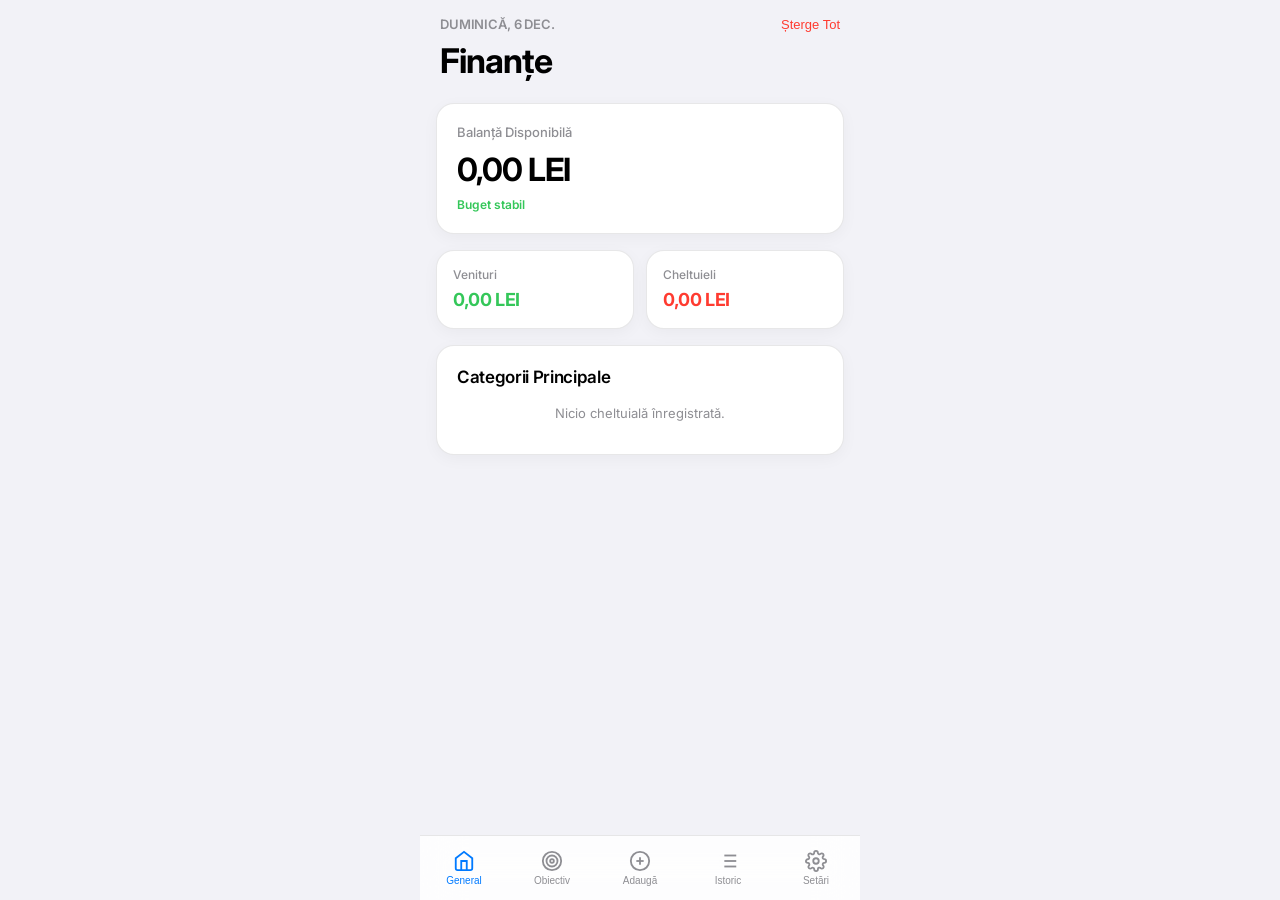
==== index.html @ ebe31fea "Add files via upload" ====
<!DOCTYPE html>
<html lang="ro">
<head>
  <meta charset="UTF-8">
  <meta name="viewport" content="width=device-width, initial-scale=1.0, maximum-scale=1.0, user-scalable=no, viewport-fit=cover">
  <title>Finance</title>
  
  <link rel="manifest" href="manifest.json">
  <link rel="apple-touch-icon" href="data:image/svg+xml;utf8,<svg xmlns='http://www.w3.org/2000/svg' viewBox='0 0 512 512'><rect width='512' height='512' rx='115' fill='%23007AFF'/><path d='M368 180H144c-17.7 0-32 14.3-32 32v192c0 17.7 14.3 32 32 32h224c17.7 0 32-14.3 32-32V212c0-17.7-14.3-32-32-32zm-112 144c-22.1 0-40-17.9-40-40s17.9-40 40-40 40 17.9 40 40-17.9 40-40 40z' fill='%23ffffff'/><path d='M256 108c-28 0-52 18-60 44h120c-8-26-32-44-60-44z' fill='%23ffffff'/></svg>">
  <meta name="apple-mobile-web-app-capable" content="yes">
  <meta name="apple-mobile-web-app-status-bar-style" content="default">
  
  <link rel="stylesheet" href="style.css">
</head>
<body>

  <!-- Modal Pop-Up Actualizare iOS -->
  <div id="update-modal" style="display: none; position: fixed; top: 0; left: 0; right: 0; bottom: 0; background: rgba(0,0,0,0.4); backdrop-filter: blur(8px); -webkit-backdrop-filter: blur(8px); z-index: 9999; align-items: center; justify-content: center; padding: 20px;">
    <div style="background: var(--ios-surface, #fff); border-radius: 14px; max-width: 300px; width: 100%; text-align: center; overflow: hidden; box-shadow: 0 10px 25px rgba(0,0,0,0.2);">
      <div style="padding: 20px 16px;">
        <h3 style="margin: 0 0 8px 0; font-size: 17px; font-weight: 600;">Actualizare Disponibilă</h3>
        <p style="margin: 0; font-size: 13px; color: var(--ios-text-muted, #8e8e93);">O nouă versiune a aplicației este gata de instalare.</p>
      </div>
      <div style="display: flex; border-top: 0.5px solid var(--ios-border, rgba(60,60,67,0.12));">
        <button id="btn-update-app" style="width: 100%; padding: 12px; border: none; background: transparent; color: var(--ios-blue, #007aff); font-weight: 600; font-size: 17px; cursor: pointer;">Actualizează</button>
      </div>
    </div>
  </div>

  <div class="app-container">
    
    <!-- Header iOS -->
    <header class="ios-header">
      <div class="header-top">
        <span class="date-badge" id="current-date">Astăzi</span>
        <button class="btn-clear" id="btn-reset" title="Resetează Datele">Șterge Tot</button>
      </div>
      <h1>Finanțe</h1>
    </header>

    <!-- SECȚIUNEA 1: DASHBOARD / GENERAL -->
    <section id="sec-dashboard" class="tab-content active">
      <!-- Balance Card -->
      <div class="ios-card balance-card" id="balance-card">
        <span class="card-subtitle">Balanță Disponibilă</span>
        <div class="balance-value" id="balance">0,00 LEI</div>
        <div class="balance-status" id="balance-status">Buget stabil</div>
      </div>

      <!-- Quick Metrics Grid -->
      <div class="metrics-grid">
        <div class="ios-card metric-card">
          <span class="metric-label">Venituri</span>
          <div class="metric-value color-income" id="total-income">0,00 LEI</div>
        </div>
        <div class="ios-card metric-card">
          <span class="metric-label">Cheltuieli</span>
          <div class="metric-value color-expense" id="total-expenses">0,00 LEI</div>
        </div>
      </div>

      <!-- Sumar Categorie Top -->
      <div class="ios-card">
        <h3 class="card-title">Categorii Principale</h3>
        <div class="category-breakdown" id="category-breakdown">
          <p class="empty-text">Nu există date suficiente.</p>
        </div>
      </div>
    </section>

    <!-- SECȚIUNEA 2: OBIECTIV ECONOMISIRE -->
    <section id="sec-goals" class="tab-content">
      <div class="ios-card">
        <div class="card-header-flex">
          <h2 class="card-title">Obiectiv Economisire</h2>
          <button id="btn-edit-goal" class="btn-clear">Setează</button>
        </div>
        
        <div id="goal-display">
          <div style="display: flex; justify-content: space-between; align-items: baseline; margin-bottom: 8px;">
            <span id="goal-title-text" style="font-weight: 600; font-size: 17px;">Vacanță</span>
            <span id="goal-progress-text" style="font-size: 13px; color: var(--ios-text-muted); font-weight: 600;">0 / 0 LEI</span>
          </div>
          
          <div class="goal-progress-bar">
            <div id="goal-progress-fill" class="goal-progress-fill" style="width: 0%;"></div>
          </div>

          <div class="form-item" style="margin-top: 20px;">
            <label>Gestionează fondul obiectivului</label>
            <input type="number" id="goal-add-amount" placeholder="Suma (ex: 100)" style="margin-bottom: 8px;">
            <div style="display: flex; gap: 8px;">
              <button id="btn-add-to-goal" class="ios-btn-primary" style="margin: 0; flex: 1;">+ Depune</button>
              <button id="btn-sub-from-goal" class="ios-btn-secondary" style="margin: 0; flex: 1;">- Scade</button>
            </div>
          </div>
        </div>

        <!-- Formular ascuns pentru editare Obiectiv -->
        <form id="goal-form" style="display: none; margin-top: 10px;">
          <div class="form-item">
            <label>Nume Obiectiv</label>
            <input type="text" id="goal-name-input" placeholder="ex: Fond urgență, Laptop..." required>
          </div>
          <div class="form-item">
            <label>Suma Țintă (LEI)</label>
            <input type="number" id="goal-target-input" placeholder="ex: 3000" min="1" required>
          </div>
          <div style="display: flex; gap: 8px;">
            <button type="submit" class="ios-btn-primary" style="margin: 0;">Salvează</button>
            <button type="button" id="btn-cancel-goal" class="picker-btn" style="padding: 12px;">Anulează</button>
          </div>
        </form>
      </div>
    </section>

    <!-- SECȚIUNEA 3: ADAUGĂ TRANZACȚIE -->
    <section id="sec-add" class="tab-content">
      <div class="ios-card">
        <h3 class="card-title">Tranzacție Nouă</h3>
        
        <!-- Toggle Tip -->
        <div class="type-picker">
          <button type="button" class="picker-btn active" id="pick-expense">Cheltuială</button>
          <button type="button" class="picker-btn" id="pick-income">Venit</button>
        </div>

        <form id="transaction-form">
          <input type="hidden" id="tx-type" value="expense">

          <div class="form-item">
            <label for="tx-description">Titlu</label>
            <input type="text" id="tx-description" placeholder="ex: Cumpărături, Chirie, Salariu" required autocomplete="off">
          </div>

          <div class="form-row">
            <div class="form-item">
              <label for="tx-amount">Sumă (LEI)</label>
              <input type="number" id="tx-amount" step="0.01" placeholder="0.00" required>
            </div>

            <div class="form-item">
              <label for="tx-category">Categorie</label>
              <select id="tx-category">
                <option value="Locuință & Utilități">Locuință & Utilități</option>
                <option value="Mâncare & Cumpărături">Mâncare & Cumpărături</option>
                <option value="Transport">Transport</option>
                <option value="Abonamente & Servicii">Abonamente & Servicii</option>
                <option value="Timp Liber & Ieșiri">Timp Liber & Ieșiri</option>
                <option value="Venituri & Salariu">Venituri & Salariu</option>
                <option value="Economii & Investiții">Economii & Investiții</option>
              </select>
            </div>
          </div>

          <button type="submit" class="ios-btn-primary">Salvează</button>
        </form>
      </div>
    </section>

    <!-- SECȚIUNEA 4: ISTORIC -->
    <section id="sec-history" class="tab-content">
      <div class="ios-card">
        <div class="card-header-flex">
          <h3 class="card-title">Toate Tranzacțiile</h3>
          <select id="filter-category" class="small-select">
            <option value="all">Toate Categoriile</option>
            <option value="Locuință & Utilități">Locuință & Utilități</option>
            <option value="Mâncare & Cumpărături">Mâncare & Cumpărături</option>
            <option value="Transport">Transport</option>
            <option value="Abonamente & Servicii">Abonamente & Servicii</option>
            <option value="Timp Liber & Ieșiri">Timp Liber & Ieșiri</option>
            <option value="Venituri & Salariu">Venituri & Salariu</option>
            <option value="Economii & Investiții">Economii & Investiții</option>
          </select>
        </div>
        <ul class="ios-list" id="transaction-list"></ul>
      </div>
    </section>

    <!-- SECȚIUNEA 5: SETĂRI -->
    <section id="sec-settings" class="tab-content">
      <div class="ios-card">
        <h3 class="card-title">Aaspect Vizual</h3>
        <div class="form-item">
          <label>Alege Tema</label>
          <div class="theme-picker">
            <button type="button" class="theme-btn" data-theme-val="light">Light</button>
            <button type="button" class="theme-btn" data-theme-val="dark">Dark</button>
            <button type="button" class="theme-btn" data-theme-val="auto">Automat</button>
          </div>
        </div>
      </div>
    </section>

  </div>

  <!-- Bottom Navigation Bar (Stil iOS) -->
  <nav class="ios-bottom-nav">
    <button class="nav-btn active" data-target="sec-dashboard">
      <svg width="22" height="22" viewBox="0 0 24 24" fill="none" stroke="currentColor" stroke-width="2"><path d="M3 9l9-7 9 7v11a2 2 0 0 1-2 2H5a2 2 0 0 1-2-2z"></path><polyline points="9 22 9 12 15 12 15 22"></polyline></svg>
      <span>General</span>
    </button>
    <button class="nav-btn" data-target="sec-goals">
      <svg width="22" height="22" viewBox="0 0 24 24" fill="none" stroke="currentColor" stroke-width="2"><circle cx="12" cy="12" r="10"></circle><circle cx="12" cy="12" r="6"></circle><circle cx="12" cy="12" r="2"></circle></svg>
      <span>Obiectiv</span>
    </button>
    <button class="nav-btn" data-target="sec-add">
      <svg width="22" height="22" viewBox="0 0 24 24" fill="none" stroke="currentColor" stroke-width="2"><circle cx="12" cy="12" r="10"></circle><line x1="12" y1="8" x2="12" y2="16"></line><line x1="8" y1="12" x2="16" y2="12"></line></svg>
      <span>Adaugă</span>
    </button>
    <button class="nav-btn" data-target="sec-history">
      <svg width="22" height="22" viewBox="0 0 24 24" fill="none" stroke="currentColor" stroke-width="2"><line x1="8" y1="6" x2="21" y2="6"></line><line x1="8" y1="12" x2="21" y2="12"></line><line x1="8" y1="18" x2="21" y2="18"></line><line x1="3" y1="6" x2="3.01" y2="6"></line><line x1="3" y1="12" x2="3.01" y2="12"></line><line x1="3" y1="18" x2="3.01" y2="18"></line></svg>
      <span>Istoric</span>
    </button>
    <button class="nav-btn" data-target="sec-settings">
      <svg width="22" height="22" viewBox="0 0 24 24" fill="none" stroke="currentColor" stroke-width="2"><circle cx="12" cy="12" r="3"></circle><path d="M19.4 15a1.65 1.65 0 0 0 .33 1.82l.06.06a2 2 0 0 1 0 2.83 2 2 0 0 1-2.83 0l-.06-.06a1.65 1.65 0 0 0-1.82-.33 1.65 1.65 0 0 0-1 1.51V21a2 2 0 0 1-2 2 2 2 0 0 1-2-2v-.09A1.65 1.65 0 0 0 9 19.4a1.65 1.65 0 0 0-1.82.33l-.06.06a2 2 0 0 1-2.83 0 2 2 0 0 1 0-2.83l.06-.06a1.65 1.65 0 0 0 .33-1.82 1.65 1.65 0 0 0-1.51-1H3a2 2 0 0 1-2-2 2 2 0 0 1 2-2h.09A1.65 1.65 0 0 0 4.6 9a1.65 1.65 0 0 0-.33-1.82l-.06-.06a2 2 0 0 1 0-2.83 2 2 0 0 1 2.83 0l.06.06a1.65 1.65 0 0 0 1.82.33H9a1.65 1.65 0 0 0 1-1.51V3a2 2 0 0 1 2-2 2 2 0 0 1 2 2v.09a1.65 1.65 0 0 0 1 1.51 1.65 1.65 0 0 0 1.82-.33l.06-.06a2 2 0 0 1 2.83 0 2 2 0 0 1 0 2.83l-.06.06a1.65 1.65 0 0 0-.33 1.82V9a1.65 1.65 0 0 0 1.51 1H21a2 2 0 0 1 2 2 2 2 0 0 1-2 2h-.09a1.65 1.65 0 0 0-1.51 1z"></path></svg>
      <span>Setări</span>
    </button>
  </nav>

  <script src="app.js"></script>
</body>
</html>
---- style.css ----
@import url('https://fonts.googleapis.com/css2?family=SF+Pro+Display:wght@400;500;600;700&family=Inter:wght@400;500;600;700&display=swap');

:root {
  /* Sistem Culori Apple Light Mode (Default) */
  --ios-bg: #F2F2F7;
  --ios-surface: #FFFFFF;
  --ios-border: rgba(60, 60, 67, 0.12);
  --ios-subtle-bg: #EFEFF4;
  --ios-nav-bg: rgba(255, 255, 255, 0.85);
  
  --ios-text-main: #000000;
  --ios-text-muted: #8E8E93;
  
  --ios-blue: #007AFF;
  --ios-blue-active: #0056B3;
  --ios-green: #34C759;
  --ios-red: #FF3B30;
  --ios-red-soft: #FFEBEE;

  --radius-card: 18px;
  --radius-btn: 12px;
  --radius-input: 10px;
  
  --shadow-ios: 0 4px 16px rgba(0, 0, 0, 0.04);
}

/* Paletă Culori Apple Dark Mode */
html[data-theme="dark"] {
  --ios-bg: #000000;
  --ios-surface: #1C1C1E;
  --ios-border: rgba(84, 84, 88, 0.65);
  --ios-subtle-bg: #2C2C2E;
  --ios-nav-bg: rgba(28, 28, 30, 0.85);
  
  --ios-text-main: #FFFFFF;
  --ios-text-muted: #8E8E93;
  
  --ios-blue: #0A84FF;
  --ios-blue-active: #0056B3;
  --ios-green: #30D158;
  --ios-red: #FF453A;
  --ios-red-soft: rgba(255, 69, 58, 0.15);

  --shadow-ios: 0 4px 16px rgba(0, 0, 0, 0.25);
}

*, *::before, *::after {
  box-sizing: border-box;
  -webkit-tap-highlight-color: transparent;
}

body {
  font-family: -apple-system, BlinkMacSystemFont, "SF Pro Text", "SF Pro Display", "Inter", sans-serif;
  background-color: var(--ios-bg);
  color: var(--ios-text-main);
  margin: 0;
  padding: 0;
  line-height: 1.35;
  -webkit-font-smoothing: antialiased;
  user-select: none;
  transition: background-color 0.3s ease, color 0.3s ease;
}

.app-container {
  max-width: 440px;
  margin: 0 auto;
  padding: 16px 16px 90px 16px;
}

/* Header iOS */
.ios-header {
  margin-bottom: 20px;
  padding: 0 4px;
}

.header-top {
  display: flex;
  justify-content: space-between;
  align-items: center;
  margin-bottom: 4px;
}

.date-badge {
  font-size: 13px;
  font-weight: 600;
  color: var(--ios-text-muted);
  text-transform: uppercase;
  letter-spacing: -0.01em;
}

.btn-clear {
  background: none;
  border: none;
  color: var(--ios-red);
  font-size: 13px;
  font-weight: 500;
  cursor: pointer;
  padding: 0;
}

.ios-header h1 {
  font-size: 34px;
  font-weight: 700;
  letter-spacing: -0.03em;
  margin: 0;
}

/* Bottom Navigation Bar Stil Apple */
.ios-bottom-nav {
  position: fixed;
  bottom: 0;
  left: 0;
  right: 0;
  height: clamp(65px, calc(50px + env(safe-area-inset-bottom)), 85px);
  background: var(--ios-nav-bg);
  backdrop-filter: blur(20px);
  -webkit-backdrop-filter: blur(20px);
  border-top: 0.5px solid var(--ios-border);
  display: flex;
  justify-content: space-around;
  align-items: flex-start;
  max-width: 440px;
  margin: 0 auto;
  z-index: 1000;
  padding-top: 8px;
  padding-bottom: max(10px, env(safe-area-inset-bottom));
  transition: background-color 0.3s ease;
}

.nav-btn {
  background: none;
  border: none;
  display: flex;
  flex-direction: column;
  align-items: center;
  gap: 3px;
  color: var(--ios-text-muted);
  cursor: pointer;
  padding: 6px;
  flex: 1;
  transition: color 0.15s ease;
}

.nav-btn span {
  font-size: 10px;
  font-weight: 500;
}

.nav-btn.active {
  color: var(--ios-blue);
}

/* Control afișare Tab-uri */
.tab-content {
  display: none;
}

.tab-content.active {
  display: block;
}

/* Carduri iOS */
.ios-card {
  background: var(--ios-surface);
  border-radius: var(--radius-card);
  padding: 20px;
  box-shadow: var(--shadow-ios);
  margin-bottom: 16px;
  border: 1px solid var(--ios-border);
  transition: background-color 0.3s ease, border-color 0.3s ease;
}

.card-title {
  font-size: 17px;
  font-weight: 600;
  letter-spacing: -0.02em;
  margin: 0 0 16px 0;
}

.card-header-flex {
  display: flex;
  justify-content: space-between;
  align-items: center;
  margin-bottom: 16px;
}

.card-header-flex .card-title {
  margin: 0;
}

/* Balance Card */
.balance-card {
  background: var(--ios-surface);
  transition: background-color 0.3s, color 0.3s;
}

.balance-card.negative {
  background: var(--ios-red-soft);
  border: 1px solid rgba(255, 59, 48, 0.2);
}

.card-subtitle {
  font-size: 13px;
  font-weight: 500;
  color: var(--ios-text-muted);
  display: block;
  margin-bottom: 6px;
}

.balance-value {
  font-size: 32px;
  font-weight: 700;
  letter-spacing: -0.03em;
}

.balance-status {
  font-size: 12px;
  font-weight: 600;
  color: var(--ios-green);
  margin-top: 6px;
}

.balance-card.negative .balance-status {
  color: var(--ios-red);
}

/* Metrics Grid */
.metrics-grid {
  display: grid;
  grid-template-columns: 1fr 1fr;
  gap: 12px;
}

.metric-card {
  padding: 16px;
}

.metric-label {
  font-size: 12px;
  font-weight: 500;
  color: var(--ios-text-muted);
  display: block;
  margin-bottom: 4px;
}

.metric-value {
  font-size: 18px;
  font-weight: 700;
  letter-spacing: -0.02em;
}

.color-income { color: var(--ios-green); }
.color-expense { color: var(--ios-red); }

/* Formular & Input-uri iOS */
.type-picker, .theme-picker {
  display: grid;
  grid-template-columns: 1fr 1fr;
  background: var(--ios-subtle-bg);
  padding: 3px;
  border-radius: 9px;
  margin-bottom: 20px;
}

.theme-picker {
  grid-template-columns: 1fr 1fr 1fr;
  margin-bottom: 0;
}

.picker-btn, .theme-btn {
  border: none;
  background: transparent;
  padding: 9px 0;
  font-size: 13px;
  font-weight: 600;
  font-family: inherit;
  border-radius: 7px;
  cursor: pointer;
  color: var(--ios-text-main);
  transition: all 0.2s ease;
}

.picker-btn.active, .theme-btn.active {
  background: var(--ios-surface);
  box-shadow: 0 2px 6px rgba(0, 0, 0, 0.1);
}

.form-item {
  margin-bottom: 16px;
}

.form-row {
  display: grid;
  grid-template-columns: 1fr 1fr;
  gap: 12px;
}

label {
  display: block;
  font-size: 12px;
  font-weight: 500;
  color: var(--ios-text-muted);
  margin-bottom: 6px;
  margin-left: 2px;
}

input, select {
  width: 100%;
  padding: 12px 14px;
  font-size: 16px;
  font-family: inherit;
  background: var(--ios-subtle-bg);
  border: 1px solid transparent;
  border-radius: var(--radius-input);
  color: var(--ios-text-main);
  outline: none;
  appearance: none;
  transition: background-color 0.2s, border-color 0.2s;
}

input:focus, select:focus {
  background: var(--ios-surface);
  border-color: var(--ios-blue);
}

.small-select {
  width: auto;
  padding: 6px 10px;
  font-size: 12px;
  font-weight: 500;
}

.ios-btn-primary {
  width: 100%;
  background: var(--ios-blue);
  color: #FFFFFF;
  border: none;
  padding: 14px;
  font-size: 16px;
  font-weight: 600;
  font-family: inherit;
  border-radius: var(--radius-btn);
  cursor: pointer;
  margin-top: 8px;
  transition: background-color 0.15s ease;
}

.ios-btn-primary:active {
  background: var(--ios-blue-active);
}

.ios-btn-secondary {
  width: 100%;
  background: var(--ios-subtle-bg);
  color: var(--ios-red);
  border: none;
  padding: 14px;
  font-size: 16px;
  font-weight: 600;
  font-family: inherit;
  border-radius: var(--radius-btn);
  cursor: pointer;
  margin-top: 8px;
  transition: background-color 0.15s ease;
}

.ios-btn-secondary:active {
  background: var(--ios-red-soft);
}

/* Lista Istoric Stil Grouped Table */
.ios-list {
  list-style: none;
  padding: 0;
  margin: 0;
}

.ios-list-item {
  display: flex;
  justify-content: space-between;
  align-items: center;
  padding: 12px 0;
  border-bottom: 0.5px solid var(--ios-border);
}

.ios-list-item:last-child {
  border-bottom: none;
}

.item-left {
  display: flex;
  flex-direction: column;
}

.item-title {
  font-size: 15px;
  font-weight: 600;
}

.item-category {
  font-size: 12px;
  color: var(--ios-text-muted);
  margin-top: 2px;
}

.item-right {
  display: flex;
  align-items: center;
  gap: 12px;
}

.item-amount {
  font-size: 15px;
  font-weight: 600;
}

.btn-delete-item {
  background: none;
  border: none;
  color: var(--ios-text-muted);
  font-size: 18px;
  cursor: pointer;
  padding: 2px 6px;
  opacity: 0.6;
}

.btn-delete-item:hover {
  opacity: 1;
  color: var(--ios-red);
}

/* Breakdown Categorii */
.category-row {
  display: flex;
  justify-content: space-between;
  align-items: center;
  padding: 8px 0;
  font-size: 13px;
  border-bottom: 0.5px solid var(--ios-border);
}

.category-row:last-child {
  border-bottom: none;
}

.cat-name {
  color: var(--ios-text-main);
  font-weight: 500;
}

.cat-val {
  font-weight: 600;
  color: var(--ios-text-muted);
}

.empty-text {
  font-size: 13px;
  color: var(--ios-text-muted);
  text-align: center;
  margin: 12px 0;
}

/* Styling Obiectiv Economisire */
.goal-progress-bar {
  width: 100%;
  height: 10px;
  background-color: var(--ios-subtle-bg);
  border-radius: 5px;
  overflow: hidden;
}

.goal-progress-fill {
  height: 100%;
  background-color: var(--ios-blue);
  border-radius: 5px;
  transition: width 0.3s ease;
}
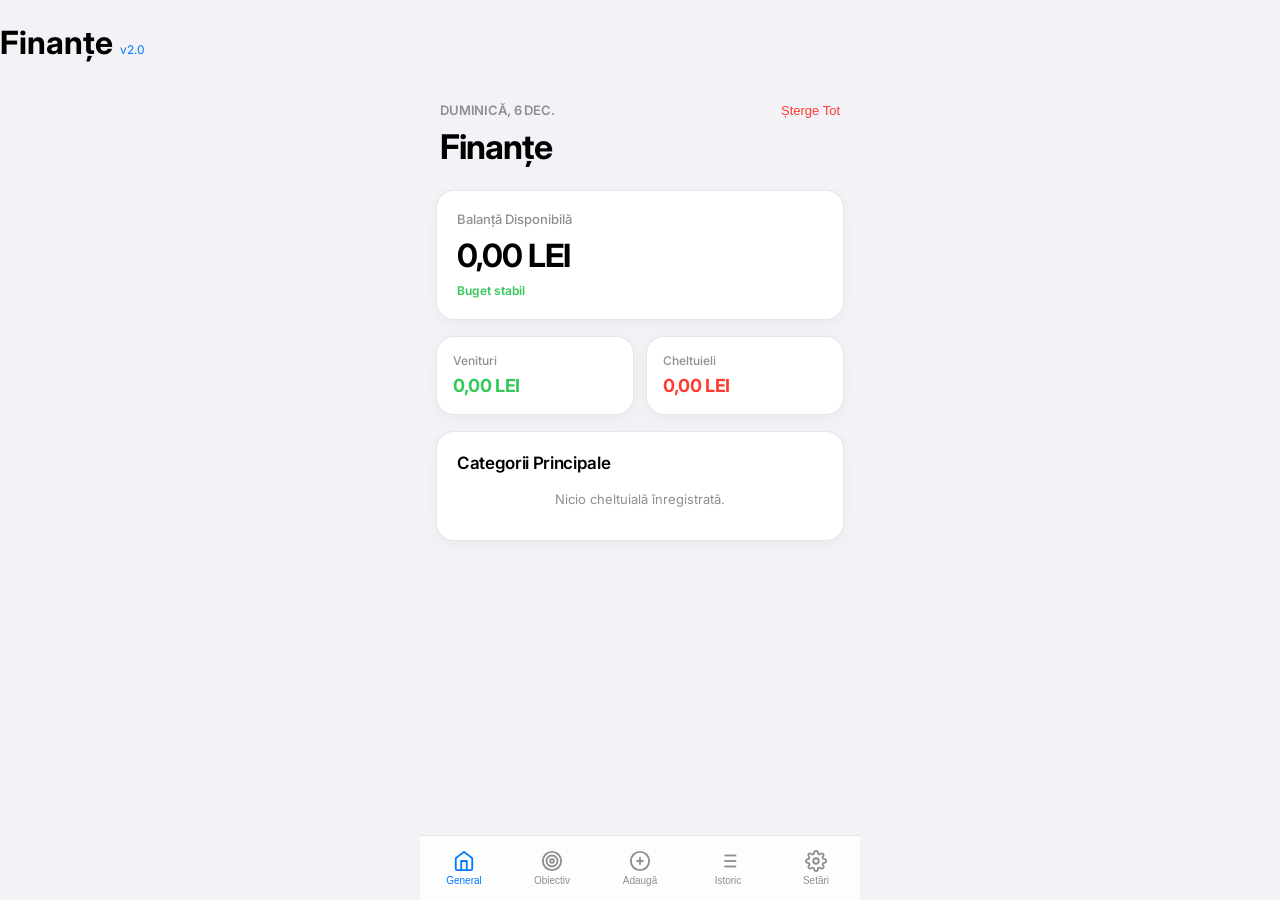
==== commit f933f091: "Add files via upload" ====
--- a/index.html
+++ b/index.html
@@ -4,6 +4,7 @@
   <meta charset="UTF-8">
   <meta name="viewport" content="width=device-width, initial-scale=1.0, maximum-scale=1.0, user-scalable=no, viewport-fit=cover">
   <title>Finance</title>
+  <h1>Finanțe <span style="font-size: 12px; color: var(--ios-blue); font-weight: normal;">v2.0</span></h1>
   
   <link rel="manifest" href="manifest.json">
   <link rel="apple-touch-icon" href="data:image/svg+xml;utf8,<svg xmlns='http://www.w3.org/2000/svg' viewBox='0 0 512 512'><rect width='512' height='512' rx='115' fill='%23007AFF'/><path d='M368 180H144c-17.7 0-32 14.3-32 32v192c0 17.7 14.3 32 32 32h224c17.7 0 32-14.3 32-32V212c0-17.7-14.3-32-32-32zm-112 144c-22.1 0-40-17.9-40-40s17.9-40 40-40 40 17.9 40 40-17.9 40-40 40z' fill='%23ffffff'/><path d='M256 108c-28 0-52 18-60 44h120c-8-26-32-44-60-44z' fill='%23ffffff'/></svg>">
@@ -221,4 +222,4 @@
 
   <script src="app.js"></script>
 </body>
-</html>+</html>
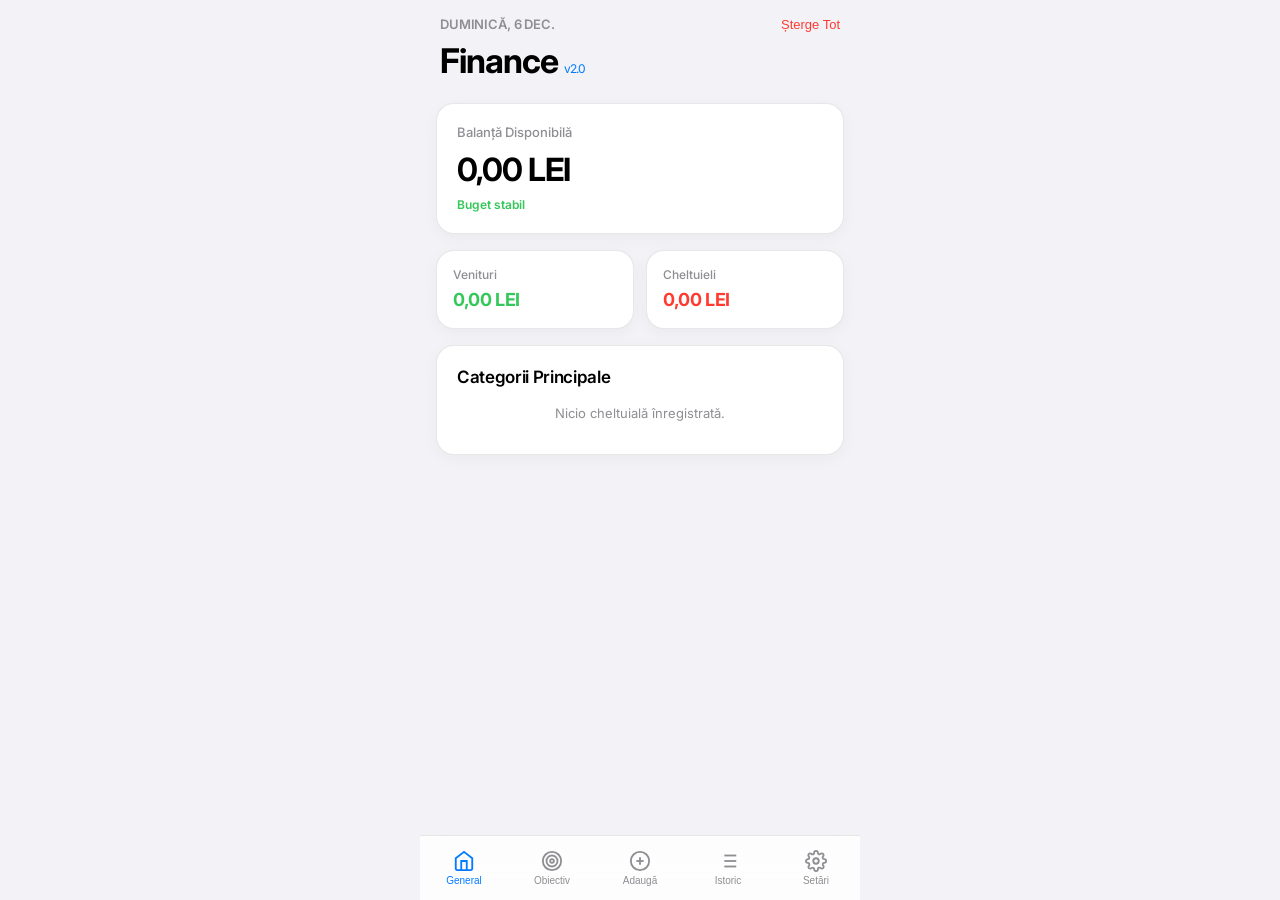
==== commit bcf30bf1: "Add files via upload" ====
--- a/index.html
+++ b/index.html
@@ -4,12 +4,17 @@
   <meta charset="UTF-8">
   <meta name="viewport" content="width=device-width, initial-scale=1.0, maximum-scale=1.0, user-scalable=no, viewport-fit=cover">
   <title>Finance</title>
-  <h1>Finanțe <span style="font-size: 12px; color: var(--ios-blue); font-weight: normal;">v2.0</span></h1>
-  
-  <link rel="manifest" href="manifest.json">
-  <link rel="apple-touch-icon" href="data:image/svg+xml;utf8,<svg xmlns='http://www.w3.org/2000/svg' viewBox='0 0 512 512'><rect width='512' height='512' rx='115' fill='%23007AFF'/><path d='M368 180H144c-17.7 0-32 14.3-32 32v192c0 17.7 14.3 32 32 32h224c17.7 0 32-14.3 32-32V212c0-17.7-14.3-32-32-32zm-112 144c-22.1 0-40-17.9-40-40s17.9-40 40-40 40 17.9 40 40-17.9 40-40 40z' fill='%23ffffff'/><path d='M256 108c-28 0-52 18-60 44h120c-8-26-32-44-60-44z' fill='%23ffffff'/></svg>">
+
+  <!-- Denumire aplicație salvată pe ecranul iOS -->
+  <meta name="apple-mobile-web-app-title" content="Finance">
   <meta name="apple-mobile-web-app-capable" content="yes">
   <meta name="apple-mobile-web-app-status-bar-style" content="default">
+
+  <link rel="manifest" href="manifest.json">
+  
+  <!-- Iconițe iOS & Favicon -->
+  <link rel="apple-touch-icon" href="icon.svg">
+  <link rel="icon" type="image/svg+xml" href="icon.svg">
   
   <link rel="stylesheet" href="style.css">
 </head>
@@ -36,19 +41,17 @@
         <span class="date-badge" id="current-date">Astăzi</span>
         <button class="btn-clear" id="btn-reset" title="Resetează Datele">Șterge Tot</button>
       </div>
-      <h1>Finanțe</h1>
+      <h1>Finance <span style="font-size: 12px; color: var(--ios-blue); font-weight: normal;">v2.0</span></h1>
     </header>
 
     <!-- SECȚIUNEA 1: DASHBOARD / GENERAL -->
     <section id="sec-dashboard" class="tab-content active">
-      <!-- Balance Card -->
       <div class="ios-card balance-card" id="balance-card">
         <span class="card-subtitle">Balanță Disponibilă</span>
         <div class="balance-value" id="balance">0,00 LEI</div>
         <div class="balance-status" id="balance-status">Buget stabil</div>
       </div>
 
-      <!-- Quick Metrics Grid -->
       <div class="metrics-grid">
         <div class="ios-card metric-card">
           <span class="metric-label">Venituri</span>
@@ -60,7 +63,6 @@
         </div>
       </div>
 
-      <!-- Sumar Categorie Top -->
       <div class="ios-card">
         <h3 class="card-title">Categorii Principale</h3>
         <div class="category-breakdown" id="category-breakdown">
@@ -97,7 +99,6 @@
           </div>
         </div>
 
-        <!-- Formular ascuns pentru editare Obiectiv -->
         <form id="goal-form" style="display: none; margin-top: 10px;">
           <div class="form-item">
             <label>Nume Obiectiv</label>
@@ -120,7 +121,6 @@
       <div class="ios-card">
         <h3 class="card-title">Tranzacție Nouă</h3>
         
-        <!-- Toggle Tip -->
         <div class="type-picker">
           <button type="button" class="picker-btn active" id="pick-expense">Cheltuială</button>
           <button type="button" class="picker-btn" id="pick-income">Venit</button>
@@ -182,7 +182,7 @@
     <!-- SECȚIUNEA 5: SETĂRI -->
     <section id="sec-settings" class="tab-content">
       <div class="ios-card">
-        <h3 class="card-title">Aaspect Vizual</h3>
+        <h3 class="card-title">Aspect Vizual</h3>
         <div class="form-item">
           <label>Alege Tema</label>
           <div class="theme-picker">
@@ -196,7 +196,7 @@
 
   </div>
 
-  <!-- Bottom Navigation Bar (Stil iOS) -->
+  <!-- Bottom Navigation Bar -->
   <nav class="ios-bottom-nav">
     <button class="nav-btn active" data-target="sec-dashboard">
       <svg width="22" height="22" viewBox="0 0 24 24" fill="none" stroke="currentColor" stroke-width="2"><path d="M3 9l9-7 9 7v11a2 2 0 0 1-2 2H5a2 2 0 0 1-2-2z"></path><polyline points="9 22 9 12 15 12 15 22"></polyline></svg>
@@ -222,4 +222,4 @@
 
   <script src="app.js"></script>
 </body>
-</html>
+</html>
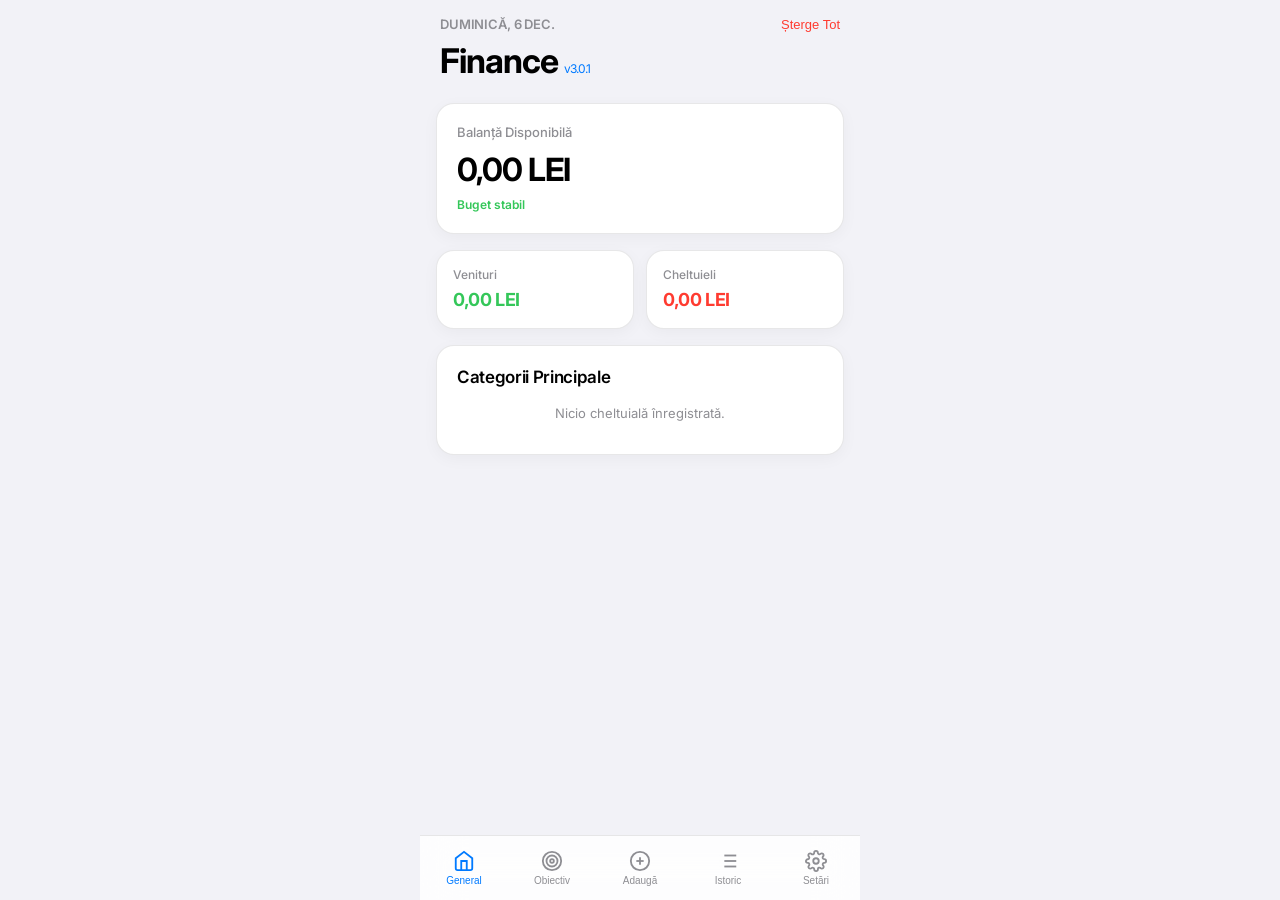
==== commit 4cf6446c: "Add files via upload" ====
--- a/index.html
+++ b/index.html
@@ -41,7 +41,7 @@
         <span class="date-badge" id="current-date">Astăzi</span>
         <button class="btn-clear" id="btn-reset" title="Resetează Datele">Șterge Tot</button>
       </div>
-      <h1>Finance <span style="font-size: 12px; color: var(--ios-blue); font-weight: normal;">v2.0</span></h1>
+      <h1>Finance <span style="font-size: 12px; color: var(--ios-blue); font-weight: normal;">v3.0.1</span></h1>
     </header>
 
     <!-- SECȚIUNEA 1: DASHBOARD / GENERAL -->
@@ -154,6 +154,11 @@
             </div>
           </div>
 
+          <div class="form-item">
+            <label for="tx-date">Data</label>
+            <input type="date" id="tx-date" required>
+          </div>
+
           <button type="submit" class="ios-btn-primary">Salvează</button>
         </form>
       </div>
--- a/style.css
+++ b/style.css
@@ -111,19 +111,18 @@
   bottom: 0;
   left: 0;
   right: 0;
-  height: clamp(65px, calc(50px + env(safe-area-inset-bottom)), 85px);
+  height: 65px;
   background: var(--ios-nav-bg);
   backdrop-filter: blur(20px);
   -webkit-backdrop-filter: blur(20px);
   border-top: 0.5px solid var(--ios-border);
   display: flex;
   justify-content: space-around;
-  align-items: flex-start;
+  align-items: center;
   max-width: 440px;
   margin: 0 auto;
   z-index: 1000;
-  padding-top: 8px;
-  padding-bottom: max(10px, env(safe-area-inset-bottom));
+  padding-bottom: env(safe-area-inset-bottom);
   transition: background-color 0.3s ease;
 }
 
@@ -403,6 +402,12 @@
   margin-top: 2px;
 }
 
+.item-date {
+  font-size: 11px;
+  color: var(--ios-text-muted);
+  margin-top: 2px;
+}
+
 .item-right {
   display: flex;
   align-items: center;
@@ -474,4 +479,4 @@
   background-color: var(--ios-blue);
   border-radius: 5px;
   transition: width 0.3s ease;
-}
+}
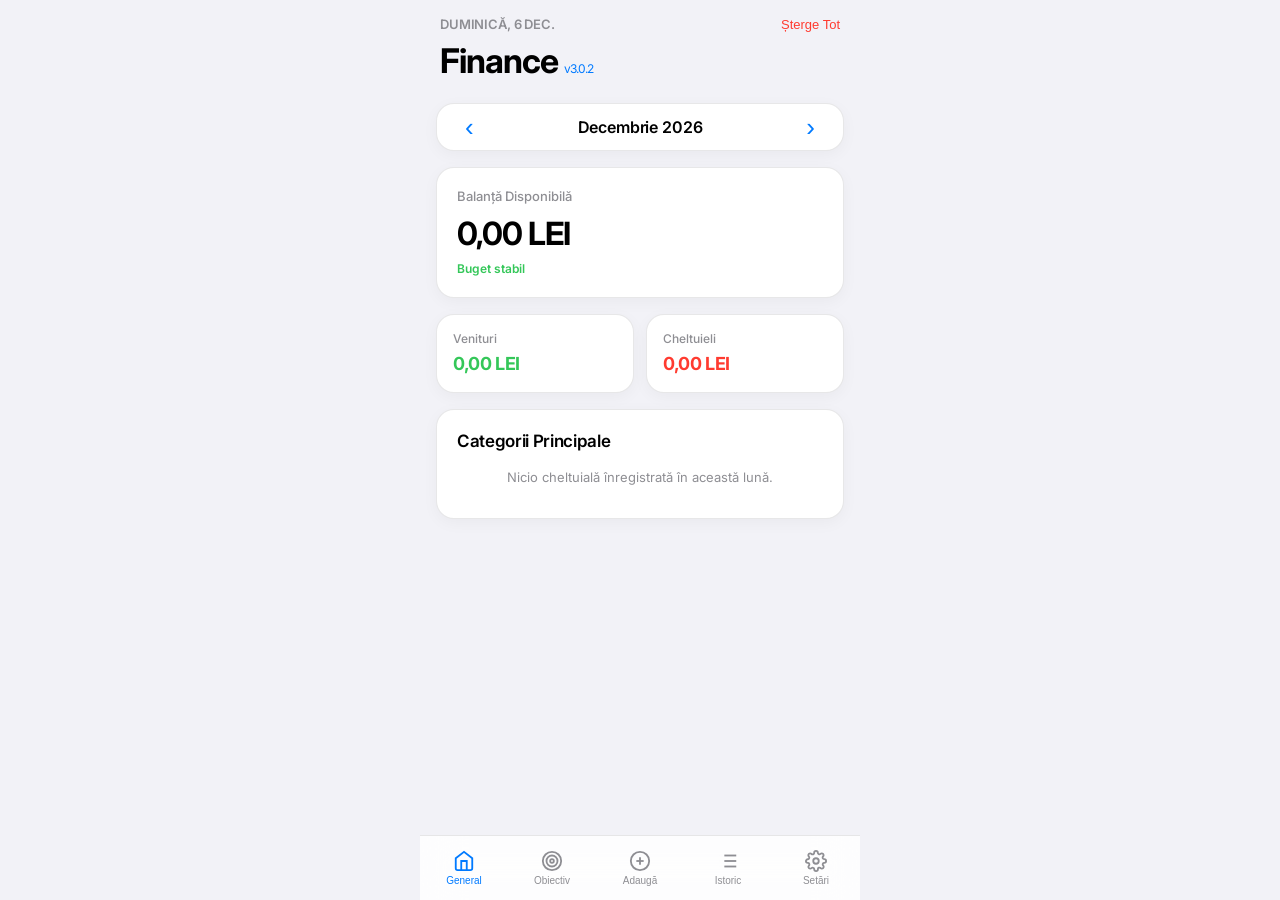
==== commit 69ca9de8: "Add files via upload" ====
--- a/index.html
+++ b/index.html
@@ -41,11 +41,21 @@
         <span class="date-badge" id="current-date">Astăzi</span>
         <button class="btn-clear" id="btn-reset" title="Resetează Datele">Șterge Tot</button>
       </div>
-      <h1>Finance <span style="font-size: 12px; color: var(--ios-blue); font-weight: normal;">v3.0.1</span></h1>
+      <h1>Finance <span style="font-size: 12px; color: var(--ios-blue); font-weight: normal;">v3.0.2</span></h1>
     </header>
 
     <!-- SECȚIUNEA 1: DASHBOARD / GENERAL -->
     <section id="sec-dashboard" class="tab-content active">
+      
+      <!-- Selector Lunar iOS -->
+      <div class="ios-card month-selector-card">
+        <div class="month-selector">
+          <button type="button" id="btn-prev-month" class="month-nav-btn" aria-label="Luna precedentă">&#x2039;</button>
+          <span id="current-month-display" class="month-display">--- ----</span>
+          <button type="button" id="btn-next-month" class="month-nav-btn" aria-label="Luna următoare">&#x203A;</button>
+        </div>
+      </div>
+
       <div class="ios-card balance-card" id="balance-card">
         <span class="card-subtitle">Balanță Disponibilă</span>
         <div class="balance-value" id="balance">0,00 LEI</div>
--- a/style.css
+++ b/style.css
@@ -169,6 +169,40 @@
   transition: background-color 0.3s ease, border-color 0.3s ease;
 }
 
+/* Selector Lunar iOS */
+.month-selector-card {
+  padding: 10px 16px;
+}
+
+.month-selector {
+  display: flex;
+  justify-content: space-between;
+  align-items: center;
+}
+
+.month-display {
+  font-size: 16px;
+  font-weight: 600;
+  letter-spacing: -0.01em;
+}
+
+.month-nav-btn {
+  background: none;
+  border: none;
+  color: var(--ios-blue);
+  font-size: 26px;
+  font-weight: 400;
+  cursor: pointer;
+  padding: 0 12px;
+  line-height: 1;
+  user-select: none;
+  transition: opacity 0.15s ease;
+}
+
+.month-nav-btn:active {
+  opacity: 0.4;
+}
+
 .card-title {
   font-size: 17px;
   font-weight: 600;
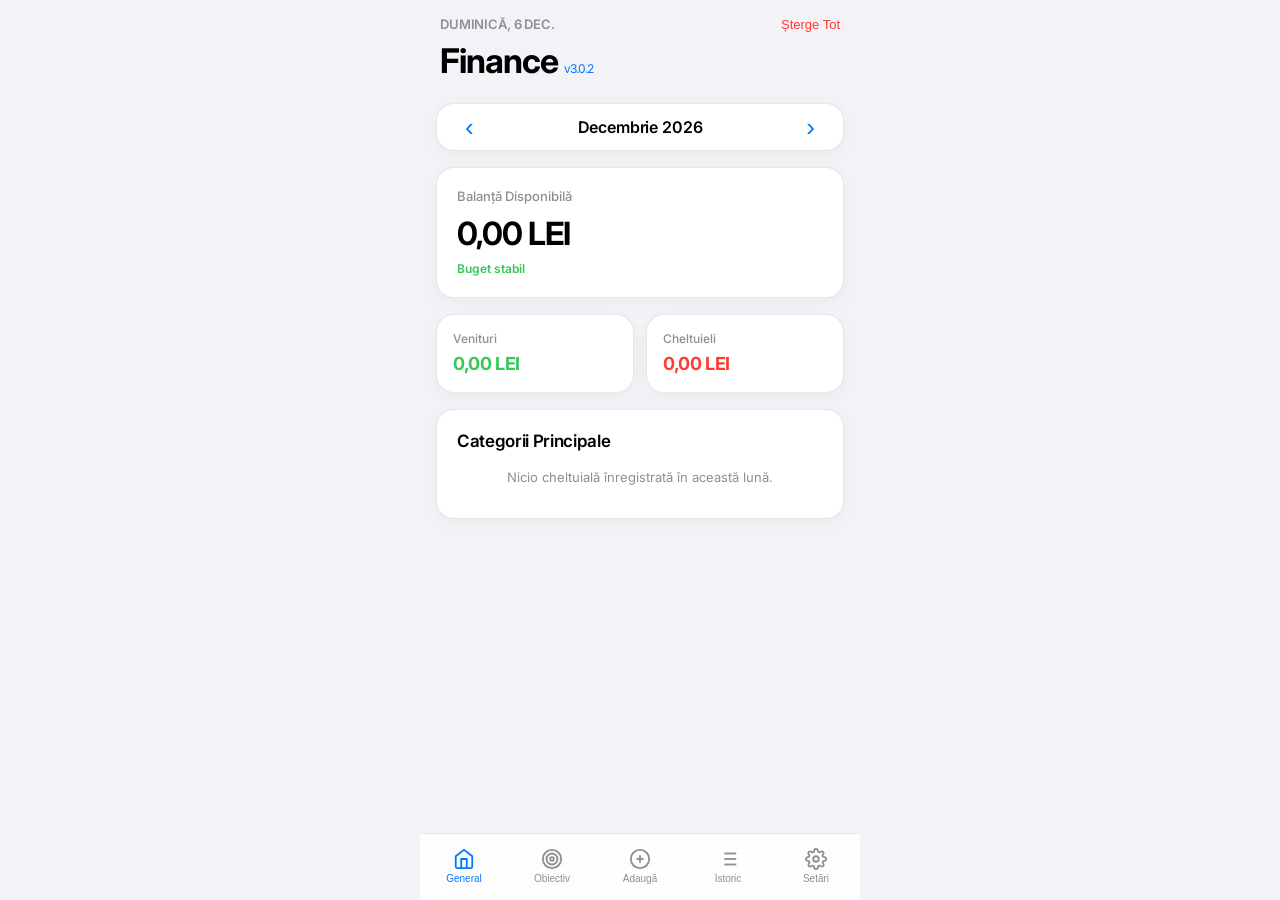
==== commit 588d2287: "Add files via upload" ====
--- a/index.html
+++ b/index.html
@@ -237,4 +237,4 @@
 
   <script src="app.js"></script>
 </body>
-</html>+</html>
--- a/style.css
+++ b/style.css
@@ -64,7 +64,7 @@
 .app-container {
   max-width: 440px;
   margin: 0 auto;
-  padding: 16px 16px 90px 16px;
+  padding: 16px 16px calc(85px + env(safe-area-inset-bottom)) 16px;
 }
 
 /* Header iOS */
@@ -111,7 +111,8 @@
   bottom: 0;
   left: 0;
   right: 0;
-  height: 65px;
+  min-height: 65px;
+  height: auto;
   background: var(--ios-nav-bg);
   backdrop-filter: blur(20px);
   -webkit-backdrop-filter: blur(20px);
@@ -122,7 +123,9 @@
   max-width: 440px;
   margin: 0 auto;
   z-index: 1000;
-  padding-bottom: env(safe-area-inset-bottom);
+  padding-top: 8px;
+  padding-bottom: max(10px, env(safe-area-inset-bottom));
+  box-sizing: border-box;
   transition: background-color 0.3s ease;
 }
 
@@ -513,4 +516,4 @@
   background-color: var(--ios-blue);
   border-radius: 5px;
   transition: width 0.3s ease;
-}+}
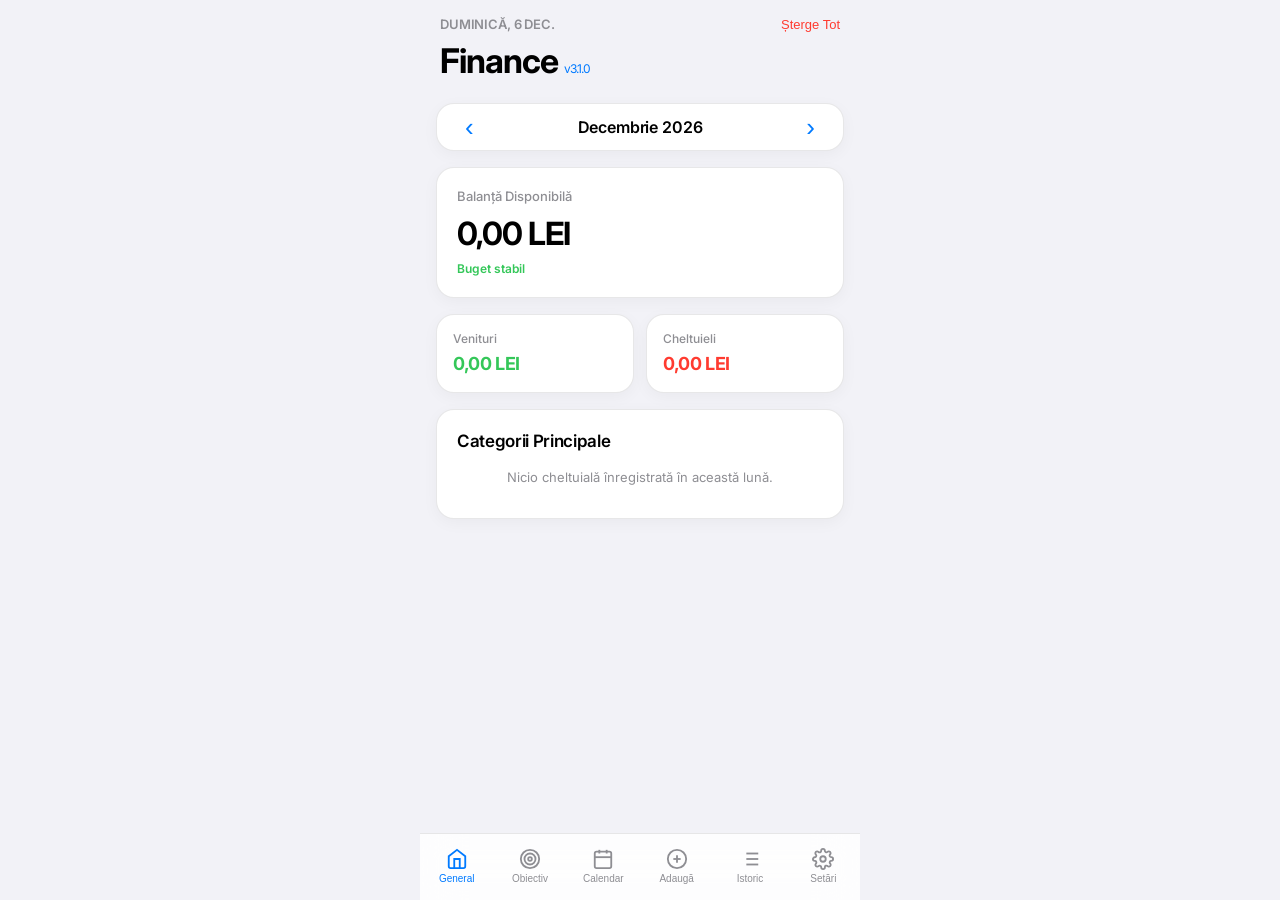
==== commit 902e6f65: "Add files via upload" ====
--- a/index.html
+++ b/index.html
@@ -41,7 +41,7 @@
         <span class="date-badge" id="current-date">Astăzi</span>
         <button class="btn-clear" id="btn-reset" title="Resetează Datele">Șterge Tot</button>
       </div>
-      <h1>Finance <span style="font-size: 12px; color: var(--ios-blue); font-weight: normal;">v3.0.2</span></h1>
+      <h1>Finance <span style="font-size: 12px; color: var(--ios-blue); font-weight: normal;">v3.1.0</span></h1>
     </header>
 
     <!-- SECȚIUNEA 1: DASHBOARD / GENERAL -->
@@ -50,9 +50,9 @@
       <!-- Selector Lunar iOS -->
       <div class="ios-card month-selector-card">
         <div class="month-selector">
-          <button type="button" id="btn-prev-month" class="month-nav-btn" aria-label="Luna precedentă">&#x2039;</button>
-          <span id="current-month-display" class="month-display">--- ----</span>
-          <button type="button" id="btn-next-month" class="month-nav-btn" aria-label="Luna următoare">&#x203A;</button>
+          <button type="button" class="month-nav-btn btn-prev-month-action" aria-label="Luna precedentă">&#x2039;</button>
+          <span class="month-display current-month-display-text">--- ----</span>
+          <button type="button" class="month-nav-btn btn-next-month-action" aria-label="Luna următoare">&#x203A;</button>
         </div>
       </div>
 
@@ -123,6 +123,63 @@
             <button type="button" id="btn-cancel-goal" class="picker-btn" style="padding: 12px;">Anulează</button>
           </div>
         </form>
+      </div>
+    </section>
+
+    <!-- SECȚIUNEA NOUĂ: CALENDAR FINANCIAR -->
+    <section id="sec-calendar" class="tab-content">
+      <!-- Navigare Lună Calendar -->
+      <div class="ios-card month-selector-card">
+        <div class="month-selector">
+          <button type="button" class="month-nav-btn btn-prev-month-action" aria-label="Luna precedentă">&#x2039;</button>
+          <span class="month-display current-month-display-text">--- ----</span>
+          <button type="button" class="month-nav-btn btn-next-month-action" aria-label="Luna următoare">&#x203A;</button>
+        </div>
+      </div>
+
+      <!-- Sumar Lunar Compact -->
+      <div class="metrics-grid">
+        <div class="ios-card metric-card">
+          <span class="metric-label">Venituri Lună</span>
+          <div class="metric-value color-income" id="cal-month-income">0,00 LEI</div>
+        </div>
+        <div class="ios-card metric-card">
+          <span class="metric-label">Cheltuieli Lună</span>
+          <div class="metric-value color-expense" id="cal-month-expenses">0,00 LEI</div>
+        </div>
+      </div>
+
+      <!-- Grilă Calendaristică -->
+      <div class="ios-card calendar-card">
+        <div class="calendar-weekdays">
+          <div>L</div><div>M</div><div>M</div><div>J</div><div>V</div><div>S</div><div>D</div>
+        </div>
+        <div class="calendar-days-grid" id="calendar-days-grid"></div>
+      </div>
+
+      <!-- Detalii Zi Selectată -->
+      <div class="ios-card" id="day-details-card">
+        <div class="card-header-flex">
+          <h3 class="card-title" id="selected-day-title">Detalii Zi</h3>
+          <button type="button" id="btn-add-tx-for-day" class="btn-clear" style="color: var(--ios-blue); font-size: 14px; font-weight: 600;">+ Adaugă Tranzacție</button>
+        </div>
+        
+        <div class="day-summary-row" id="day-summary-row">
+          <div class="day-summary-item">
+            <span class="day-sum-label">Venituri</span>
+            <span class="day-sum-val color-income" id="day-total-income">+0,00 LEI</span>
+          </div>
+          <div class="day-summary-item">
+            <span class="day-sum-label">Cheltuieli</span>
+            <span class="day-sum-val color-expense" id="day-total-expenses">-0,00 LEI</span>
+          </div>
+          <div class="day-summary-item">
+            <span class="day-sum-label">Sold Zi</span>
+            <span class="day-sum-val" id="day-total-net">0,00 LEI</span>
+          </div>
+        </div>
+
+        <ul class="ios-list" id="day-transactions-list" style="margin-top: 12px;"></ul>
       </div>
     </section>
 
@@ -221,6 +278,10 @@
       <svg width="22" height="22" viewBox="0 0 24 24" fill="none" stroke="currentColor" stroke-width="2"><circle cx="12" cy="12" r="10"></circle><circle cx="12" cy="12" r="6"></circle><circle cx="12" cy="12" r="2"></circle></svg>
       <span>Obiectiv</span>
     </button>
+    <button class="nav-btn" data-target="sec-calendar">
+      <svg width="22" height="22" viewBox="0 0 24 24" fill="none" stroke="currentColor" stroke-width="2"><rect x="3" y="4" width="18" height="18" rx="2" ry="2"></rect><line x1="16" y1="2" x2="16" y2="6"></line><line x1="8" y1="2" x2="8" y2="6"></line><line x1="3" y1="10" x2="21" y2="10"></line></svg>
+      <span>Calendar</span>
+    </button>
     <button class="nav-btn" data-target="sec-add">
       <svg width="22" height="22" viewBox="0 0 24 24" fill="none" stroke="currentColor" stroke-width="2"><circle cx="12" cy="12" r="10"></circle><line x1="12" y1="8" x2="12" y2="16"></line><line x1="8" y1="12" x2="16" y2="12"></line></svg>
       <span>Adaugă</span>
--- a/style.css
+++ b/style.css
@@ -288,6 +288,106 @@
 .color-income { color: var(--ios-green); }
 .color-expense { color: var(--ios-red); }
 
+/* STILURI NOI: CALENDAR FINANCIAR */
+.calendar-card {
+  padding: 14px 12px;
+}
+
+.calendar-weekdays {
+  display: grid;
+  grid-template-columns: repeat(7, 1fr);
+  text-align: center;
+  font-size: 12px;
+  font-weight: 600;
+  color: var(--ios-text-muted);
+  margin-bottom: 8px;
+}
+
+.calendar-days-grid {
+  display: grid;
+  grid-template-columns: repeat(7, 1fr);
+  gap: 6px 2px;
+}
+
+.cal-day-cell {
+  aspect-ratio: 1 / 1;
+  display: flex;
+  flex-direction: column;
+  align-items: center;
+  justify-content: center;
+  border-radius: 50%;
+  cursor: pointer;
+  position: relative;
+  border: none;
+  background: transparent;
+  color: var(--ios-text-main);
+  font-family: inherit;
+  font-size: 14px;
+  font-weight: 500;
+  padding: 0;
+  outline: none;
+  transition: background-color 0.15s ease, transform 0.15s ease;
+}
+
+.cal-day-cell.other-month {
+  color: var(--ios-border);
+  opacity: 0.4;
+}
+
+.cal-day-cell.today {
+  font-weight: 700;
+  color: var(--ios-blue);
+  background-color: var(--ios-subtle-bg);
+}
+
+.cal-day-cell.selected {
+  background-color: var(--ios-blue) !important;
+  color: #FFFFFF !important;
+}
+
+.cal-dots-container {
+  display: flex;
+  gap: 3px;
+  position: absolute;
+  bottom: 3px;
+}
+
+.cal-dot {
+  width: 4px;
+  height: 4px;
+  border-radius: 50%;
+}
+
+.cal-dot.income { background-color: var(--ios-green); }
+.cal-dot.expense { background-color: var(--ios-red); }
+.cal-day-cell.selected .cal-dot { background-color: #FFFFFF !important; }
+
+.day-summary-row {
+  display: flex;
+  justify-content: space-around;
+  background: var(--ios-subtle-bg);
+  padding: 10px;
+  border-radius: 12px;
+  margin-bottom: 10px;
+}
+
+.day-summary-item {
+  display: flex;
+  flex-direction: column;
+  align-items: center;
+}
+
+.day-sum-label {
+  font-size: 11px;
+  color: var(--ios-text-muted);
+  font-weight: 500;
+}
+
+.day-sum-val {
+  font-size: 13px;
+  font-weight: 700;
+}
+
 /* Formular & Input-uri iOS */
 .type-picker, .theme-picker {
   display: grid;
@@ -517,3 +617,66 @@
   border-radius: 5px;
   transition: width 0.3s ease;
 }
+
+/* Animații Apple */
+@keyframes iosCardFadeIn {
+  from {
+    opacity: 0;
+    transform: translateY(16px);
+  }
+  to {
+    opacity: 1;
+    transform: translateY(0);
+  }
+}
+
+.tab-content.active .ios-card {
+  animation: iosCardFadeIn 0.4s cubic-bezier(0.16, 1, 0.3, 1) forwards;
+}
+
+.ios-btn-primary,
+.ios-btn-secondary,
+.picker-btn,
+.theme-btn,
+.nav-btn,
+.month-nav-btn,
+.btn-clear,
+.btn-delete-item,
+.cal-day-cell {
+  transition: transform 0.15s cubic-bezier(0.2, 0.8, 0.2, 1), opacity 0.15s ease, background-color 0.15s ease;
+}
+
+.ios-btn-primary:active,
+.ios-btn-secondary:active,
+.picker-btn:active,
+.theme-btn:active,
+.cal-day-cell:active {
+  transform: scale(0.94);
+}
+
+.nav-btn:active,
+.month-nav-btn:active,
+.btn-clear:active {
+  transform: scale(0.92);
+}
+
+@media (prefers-reduced-motion: reduce) {
+  .tab-content.active .ios-card {
+    animation: none !important;
+    opacity: 1 !important;
+    transform: none !important;
+  }
+
+  .ios-btn-primary,
+  .ios-btn-secondary,
+  .picker-btn,
+  .theme-btn,
+  .nav-btn,
+  .month-nav-btn,
+  .btn-clear,
+  .btn-delete-item,
+  .cal-day-cell {
+    transition: none !important;
+    transform: none !important;
+  }
+}
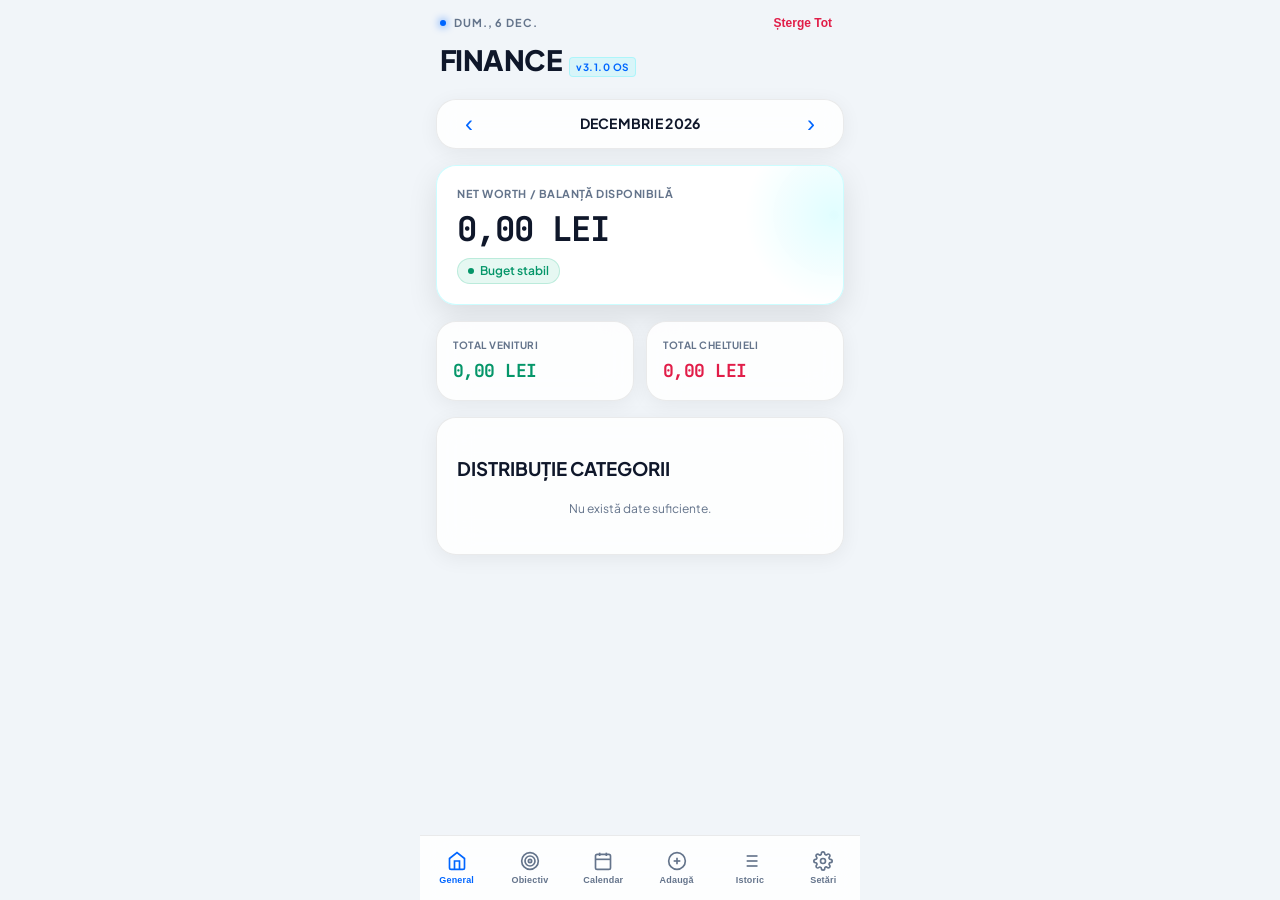
==== commit 5b5e68d0: "Add files via upload" ====
--- a/index.html
+++ b/index.html
@@ -1,14 +1,14 @@
 <!DOCTYPE html>
-<html lang="ro">
+<html lang="ro" data-theme="dark">
 <head>
   <meta charset="UTF-8">
   <meta name="viewport" content="width=device-width, initial-scale=1.0, maximum-scale=1.0, user-scalable=no, viewport-fit=cover">
-  <title>Finance</title>
+  <title>Finance — Command Center</title>
 
   <!-- Denumire aplicație salvată pe ecranul iOS -->
   <meta name="apple-mobile-web-app-title" content="Finance">
   <meta name="apple-mobile-web-app-capable" content="yes">
-  <meta name="apple-mobile-web-app-status-bar-style" content="default">
+  <meta name="apple-mobile-web-app-status-bar-style" content="black-translucent">
 
   <link rel="manifest" href="manifest.json">
   
@@ -21,34 +21,37 @@
 <body>
 
   <!-- Modal Pop-Up Actualizare iOS -->
-  <div id="update-modal" style="display: none; position: fixed; top: 0; left: 0; right: 0; bottom: 0; background: rgba(0,0,0,0.4); backdrop-filter: blur(8px); -webkit-backdrop-filter: blur(8px); z-index: 9999; align-items: center; justify-content: center; padding: 20px;">
-    <div style="background: var(--ios-surface, #fff); border-radius: 14px; max-width: 300px; width: 100%; text-align: center; overflow: hidden; box-shadow: 0 10px 25px rgba(0,0,0,0.2);">
-      <div style="padding: 20px 16px;">
-        <h3 style="margin: 0 0 8px 0; font-size: 17px; font-weight: 600;">Actualizare Disponibilă</h3>
-        <p style="margin: 0; font-size: 13px; color: var(--ios-text-muted, #8e8e93);">O nouă versiune a aplicației este gata de instalare.</p>
-      </div>
-      <div style="display: flex; border-top: 0.5px solid var(--ios-border, rgba(60,60,67,0.12));">
-        <button id="btn-update-app" style="width: 100%; padding: 12px; border: none; background: transparent; color: var(--ios-blue, #007aff); font-weight: 600; font-size: 17px; cursor: pointer;">Actualizează</button>
+  <div id="update-modal" class="modal-overlay" style="display: none;">
+    <div class="glass-modal-content">
+      <div class="modal-header">
+        <h3>System Update Ready</h3>
+        <p>O nouă versiune a aplicației este gata de instalare.</p>
+      </div>
+      <div class="modal-actions">
+        <button id="btn-update-app" class="btn-primary glow-effect">Actualizează Acum</button>
       </div>
     </div>
   </div>
 
   <div class="app-container">
     
-    <!-- Header iOS -->
+    <!-- Header Futuristic Command Center -->
     <header class="ios-header">
       <div class="header-top">
-        <span class="date-badge" id="current-date">Astăzi</span>
+        <div class="system-status">
+          <span class="status-dot pulse"></span>
+          <span class="date-badge" id="current-date">COMMAND CENTER</span>
+        </div>
         <button class="btn-clear" id="btn-reset" title="Resetează Datele">Șterge Tot</button>
       </div>
-      <h1>Finance <span style="font-size: 12px; color: var(--ios-blue); font-weight: normal;">v3.1.0</span></h1>
+      <h1 class="glitch-title">FINANCE <span class="version-tag">v3.1.0 OS</span></h1>
     </header>
 
     <!-- SECȚIUNEA 1: DASHBOARD / GENERAL -->
     <section id="sec-dashboard" class="tab-content active">
       
-      <!-- Selector Lunar iOS -->
-      <div class="ios-card month-selector-card">
+      <!-- Selector Lunar Futuristic -->
+      <div class="ios-card month-selector-card depth-1">
         <div class="month-selector">
           <button type="button" class="month-nav-btn btn-prev-month-action" aria-label="Luna precedentă">&#x2039;</button>
           <span class="month-display current-month-display-text">--- ----</span>
@@ -56,25 +59,30 @@
         </div>
       </div>
 
-      <div class="ios-card balance-card" id="balance-card">
-        <span class="card-subtitle">Balanță Disponibilă</span>
-        <div class="balance-value" id="balance">0,00 LEI</div>
-        <div class="balance-status" id="balance-status">Buget stabil</div>
+      <!-- HERO FINANCIAL CARD -->
+      <div class="ios-card balance-card hero-card depth-2" id="balance-card">
+        <div class="hero-card-bg"></div>
+        <span class="card-subtitle">NET WORTH / BALANȚĂ DISPONIBILĂ</span>
+        <div class="balance-value numeric-accent" id="balance">0,00 LEI</div>
+        <div class="balance-status-badge" id="balance-status-container">
+          <span class="status-indicator"></span>
+          <span id="balance-status">Buget stabil</span>
+        </div>
       </div>
 
       <div class="metrics-grid">
-        <div class="ios-card metric-card">
-          <span class="metric-label">Venituri</span>
-          <div class="metric-value color-income" id="total-income">0,00 LEI</div>
-        </div>
-        <div class="ios-card metric-card">
-          <span class="metric-label">Cheltuieli</span>
-          <div class="metric-value color-expense" id="total-expenses">0,00 LEI</div>
-        </div>
-      </div>
-
-      <div class="ios-card">
-        <h3 class="card-title">Categorii Principale</h3>
+        <div class="ios-card metric-card depth-1">
+          <span class="metric-label">TOTAL VENITURI</span>
+          <div class="metric-value color-income numeric-accent" id="total-income">0,00 LEI</div>
+        </div>
+        <div class="ios-card metric-card depth-1">
+          <span class="metric-label">TOTAL CHELTUIELI</span>
+          <div class="metric-value color-expense numeric-accent" id="total-expenses">0,00 LEI</div>
+        </div>
+      </div>
+
+      <div class="ios-card depth-1">
+        <h3 class="card-title">DISTRIBUȚIE CATEGORII</h3>
         <div class="category-breakdown" id="category-breakdown">
           <p class="empty-text">Nu există date suficiente.</p>
         </div>
@@ -83,53 +91,52 @@
 
     <!-- SECȚIUNEA 2: OBIECTIV ECONOMISIRE -->
     <section id="sec-goals" class="tab-content">
-      <div class="ios-card">
+      <div class="ios-card depth-2">
         <div class="card-header-flex">
-          <h2 class="card-title">Obiectiv Economisire</h2>
-          <button id="btn-edit-goal" class="btn-clear">Setează</button>
+          <h2 class="card-title">OBIECTIV STRATEGIC</h2>
+          <button id="btn-edit-goal" class="btn-clear">Configurează</button>
         </div>
         
         <div id="goal-display">
-          <div style="display: flex; justify-content: space-between; align-items: baseline; margin-bottom: 8px;">
-            <span id="goal-title-text" style="font-weight: 600; font-size: 17px;">Vacanță</span>
-            <span id="goal-progress-text" style="font-size: 13px; color: var(--ios-text-muted); font-weight: 600;">0 / 0 LEI</span>
+          <div class="goal-info-header">
+            <span id="goal-title-text" class="goal-title">Vacanță</span>
+            <span id="goal-progress-text" class="goal-progress-num numeric-accent">0 / 0 LEI</span>
           </div>
           
           <div class="goal-progress-bar">
-            <div id="goal-progress-fill" class="goal-progress-fill" style="width: 0%;"></div>
-          </div>
-
-          <div class="form-item" style="margin-top: 20px;">
-            <label>Gestionează fondul obiectivului</label>
-            <input type="number" id="goal-add-amount" placeholder="Suma (ex: 100)" style="margin-bottom: 8px;">
-            <div style="display: flex; gap: 8px;">
-              <button id="btn-add-to-goal" class="ios-btn-primary" style="margin: 0; flex: 1;">+ Depune</button>
-              <button id="btn-sub-from-goal" class="ios-btn-secondary" style="margin: 0; flex: 1;">- Scade</button>
+            <div id="goal-progress-fill" class="goal-progress-fill"></div>
+          </div>
+
+          <div class="form-item goal-actions-container">
+            <label>MODIFICĂ ALOCAREA FONDULUI</label>
+            <input type="number" id="goal-add-amount" class="input-futuristic" placeholder="Suma (ex: 100)">
+            <div class="button-group">
+              <button id="btn-add-to-goal" class="ios-btn-primary glow-effect">+ Depune</button>
+              <button id="btn-sub-from-goal" class="ios-btn-secondary">- Scade</button>
             </div>
           </div>
         </div>
 
-        <form id="goal-form" style="display: none; margin-top: 10px;">
+        <form id="goal-form" style="display: none;" class="futuristic-form">
           <div class="form-item">
-            <label>Nume Obiectiv</label>
-            <input type="text" id="goal-name-input" placeholder="ex: Fond urgență, Laptop..." required>
+            <label>TITLU OBIECTIV</label>
+            <input type="text" id="goal-name-input" class="input-futuristic" placeholder="ex: Fond urgență, Laptop..." required>
           </div>
           <div class="form-item">
-            <label>Suma Țintă (LEI)</label>
-            <input type="number" id="goal-target-input" placeholder="ex: 3000" min="1" required>
-          </div>
-          <div style="display: flex; gap: 8px;">
-            <button type="submit" class="ios-btn-primary" style="margin: 0;">Salvează</button>
-            <button type="button" id="btn-cancel-goal" class="picker-btn" style="padding: 12px;">Anulează</button>
+            <label>SUMĂ ȚINTĂ (LEI)</label>
+            <input type="number" id="goal-target-input" class="input-futuristic" placeholder="ex: 3000" min="1" required>
+          </div>
+          <div class="button-group">
+            <button type="submit" class="ios-btn-primary glow-effect">Salvează</button>
+            <button type="button" id="btn-cancel-goal" class="picker-btn">Anulează</button>
           </div>
         </form>
       </div>
     </section>
 
-    <!-- SECȚIUNEA NOUĂ: CALENDAR FINANCIAR -->
+    <!-- SECȚIUNEA 3: CALENDAR FINANCIAR -->
     <section id="sec-calendar" class="tab-content">
-      <!-- Navigare Lună Calendar -->
-      <div class="ios-card month-selector-card">
+      <div class="ios-card month-selector-card depth-1">
         <div class="month-selector">
           <button type="button" class="month-nav-btn btn-prev-month-action" aria-label="Luna precedentă">&#x2039;</button>
           <span class="month-display current-month-display-text">--- ----</span>
@@ -137,79 +144,76 @@
         </div>
       </div>
 
-      <!-- Sumar Lunar Compact -->
       <div class="metrics-grid">
-        <div class="ios-card metric-card">
-          <span class="metric-label">Venituri Lună</span>
-          <div class="metric-value color-income" id="cal-month-income">0,00 LEI</div>
-        </div>
-        <div class="ios-card metric-card">
-          <span class="metric-label">Cheltuieli Lună</span>
-          <div class="metric-value color-expense" id="cal-month-expenses">0,00 LEI</div>
-        </div>
-      </div>
-
-      <!-- Grilă Calendaristică -->
-      <div class="ios-card calendar-card">
+        <div class="ios-card metric-card depth-1">
+          <span class="metric-label">VENITURI LUNĂ</span>
+          <div class="metric-value color-income numeric-accent" id="cal-month-income">0,00 LEI</div>
+        </div>
+        <div class="ios-card metric-card depth-1">
+          <span class="metric-label">CHELTUIELI LUNĂ</span>
+          <div class="metric-value color-expense numeric-accent" id="cal-month-expenses">0,00 LEI</div>
+        </div>
+      </div>
+
+      <div class="ios-card calendar-card depth-2">
         <div class="calendar-weekdays">
           <div>L</div><div>M</div><div>M</div><div>J</div><div>V</div><div>S</div><div>D</div>
         </div>
         <div class="calendar-days-grid" id="calendar-days-grid"></div>
       </div>
 
-      <!-- Detalii Zi Selectată -->
-      <div class="ios-card" id="day-details-card">
+      <div class="ios-card depth-2" id="day-details-card">
         <div class="card-header-flex">
-          <h3 class="card-title" id="selected-day-title">Detalii Zi</h3>
-          <button type="button" id="btn-add-tx-for-day" class="btn-clear" style="color: var(--ios-blue); font-size: 14px; font-weight: 600;">+ Adaugă Tranzacție</button>
+          <h3 class="card-title" id="selected-day-title">DETALII ZI</h3>
+          <button type="button" id="btn-add-tx-for-day" class="btn-clear text-accent">+ Adaugă Tranzacție</button>
         </div>
         
         <div class="day-summary-row" id="day-summary-row">
           <div class="day-summary-item">
-            <span class="day-sum-label">Venituri</span>
-            <span class="day-sum-val color-income" id="day-total-income">+0,00 LEI</span>
+            <span class="day-sum-label">VENITURI</span>
+            <span class="day-sum-val color-income numeric-accent" id="day-total-income">+0,00 LEI</span>
           </div>
           <div class="day-summary-item">
-            <span class="day-sum-label">Cheltuieli</span>
-            <span class="day-sum-val color-expense" id="day-total-expenses">-0,00 LEI</span>
+            <span class="day-sum-label">CHELTUIELI</span>
+            <span class="day-sum-val color-expense numeric-accent" id="day-total-expenses">-0,00 LEI</span>
           </div>
           <div class="day-summary-item">
-            <span class="day-sum-label">Sold Zi</span>
-            <span class="day-sum-val" id="day-total-net">0,00 LEI</span>
-          </div>
-        </div>
-
-        <ul class="ios-list" id="day-transactions-list" style="margin-top: 12px;"></ul>
-      </div>
-    </section>
-
-    <!-- SECȚIUNEA 3: ADAUGĂ TRANZACȚIE -->
+            <span class="day-sum-label">SOLD ZI</span>
+            <span class="day-sum-val numeric-accent" id="day-total-net">0,00 LEI</span>
+          </div>
+        </div>
+
+        <ul class="ios-list" id="day-transactions-list"></ul>
+      </div>
+    </section>
+
+    <!-- SECȚIUNEA 4: ADAUGĂ TRANZACȚIE -->
     <section id="sec-add" class="tab-content">
-      <div class="ios-card">
-        <h3 class="card-title">Tranzacție Nouă</h3>
+      <div class="ios-card depth-2">
+        <h3 class="card-title">ÎNREGISTRARE TRANZACȚIE</h3>
         
         <div class="type-picker">
           <button type="button" class="picker-btn active" id="pick-expense">Cheltuială</button>
           <button type="button" class="picker-btn" id="pick-income">Venit</button>
         </div>
 
-        <form id="transaction-form">
+        <form id="transaction-form" class="futuristic-form">
           <input type="hidden" id="tx-type" value="expense">
 
           <div class="form-item">
-            <label for="tx-description">Titlu</label>
-            <input type="text" id="tx-description" placeholder="ex: Cumpărături, Chirie, Salariu" required autocomplete="off">
+            <label for="tx-description">DESCRIERE / MERCHANT</label>
+            <input type="text" id="tx-description" class="input-futuristic" placeholder="ex: Cumpărături, Chirie, Salariu" required autocomplete="off">
           </div>
 
           <div class="form-row">
             <div class="form-item">
-              <label for="tx-amount">Sumă (LEI)</label>
-              <input type="number" id="tx-amount" step="0.01" placeholder="0.00" required>
+              <label for="tx-amount">SUMĂ (LEI)</label>
+              <input type="number" id="tx-amount" class="input-futuristic" step="0.01" placeholder="0.00" required>
             </div>
 
             <div class="form-item">
-              <label for="tx-category">Categorie</label>
-              <select id="tx-category">
+              <label for="tx-category">CATEGORIE</label>
+              <select id="tx-category" class="input-futuristic">
                 <option value="Locuință & Utilități">Locuință & Utilități</option>
                 <option value="Mâncare & Cumpărături">Mâncare & Cumpărături</option>
                 <option value="Transport">Transport</option>
@@ -222,21 +226,21 @@
           </div>
 
           <div class="form-item">
-            <label for="tx-date">Data</label>
-            <input type="date" id="tx-date" required>
-          </div>
-
-          <button type="submit" class="ios-btn-primary">Salvează</button>
+            <label for="tx-date">DATA TRANZACȚIEI</label>
+            <input type="date" id="tx-date" class="input-futuristic" required>
+          </div>
+
+          <button type="submit" class="ios-btn-primary glow-effect">Confirmă și Salvează</button>
         </form>
       </div>
     </section>
 
-    <!-- SECȚIUNEA 4: ISTORIC -->
+    <!-- SECȚIUNEA 5: ISTORIC -->
     <section id="sec-history" class="tab-content">
-      <div class="ios-card">
+      <div class="ios-card depth-2">
         <div class="card-header-flex">
-          <h3 class="card-title">Toate Tranzacțiile</h3>
-          <select id="filter-category" class="small-select">
+          <h3 class="card-title">ISTORIC TRANZACȚII</h3>
+          <select id="filter-category" class="small-select input-futuristic">
             <option value="all">Toate Categoriile</option>
             <option value="Locuință & Utilități">Locuință & Utilități</option>
             <option value="Mâncare & Cumpărături">Mâncare & Cumpărături</option>
@@ -251,16 +255,16 @@
       </div>
     </section>
 
-    <!-- SECȚIUNEA 5: SETĂRI -->
+    <!-- SECȚIUNEA 6: SETĂRI -->
     <section id="sec-settings" class="tab-content">
-      <div class="ios-card">
-        <h3 class="card-title">Aspect Vizual</h3>
+      <div class="ios-card depth-2">
+        <h3 class="card-title">ASPECT VIZUAL & SYSTEM</h3>
         <div class="form-item">
-          <label>Alege Tema</label>
+          <label>TEMA INTERFEȚEI</label>
           <div class="theme-picker">
             <button type="button" class="theme-btn" data-theme-val="light">Light</button>
             <button type="button" class="theme-btn" data-theme-val="dark">Dark</button>
-            <button type="button" class="theme-btn" data-theme-val="auto">Automat</button>
+            <button type="button" class="theme-btn" data-theme-val="auto">Auto</button>
           </div>
         </div>
       </div>
@@ -268,30 +272,30 @@
 
   </div>
 
-  <!-- Bottom Navigation Bar -->
+  <!-- Floating Glass Bottom Navigation -->
   <nav class="ios-bottom-nav">
     <button class="nav-btn active" data-target="sec-dashboard">
-      <svg width="22" height="22" viewBox="0 0 24 24" fill="none" stroke="currentColor" stroke-width="2"><path d="M3 9l9-7 9 7v11a2 2 0 0 1-2 2H5a2 2 0 0 1-2-2z"></path><polyline points="9 22 9 12 15 12 15 22"></polyline></svg>
+      <svg width="20" height="20" viewBox="0 0 24 24" fill="none" stroke="currentColor" stroke-width="2"><path d="M3 9l9-7 9 7v11a2 2 0 0 1-2 2H5a2 2 0 0 1-2-2z"></path><polyline points="9 22 9 12 15 12 15 22"></polyline></svg>
       <span>General</span>
     </button>
     <button class="nav-btn" data-target="sec-goals">
-      <svg width="22" height="22" viewBox="0 0 24 24" fill="none" stroke="currentColor" stroke-width="2"><circle cx="12" cy="12" r="10"></circle><circle cx="12" cy="12" r="6"></circle><circle cx="12" cy="12" r="2"></circle></svg>
+      <svg width="20" height="20" viewBox="0 0 24 24" fill="none" stroke="currentColor" stroke-width="2"><circle cx="12" cy="12" r="10"></circle><circle cx="12" cy="12" r="6"></circle><circle cx="12" cy="12" r="2"></circle></svg>
       <span>Obiectiv</span>
     </button>
     <button class="nav-btn" data-target="sec-calendar">
-      <svg width="22" height="22" viewBox="0 0 24 24" fill="none" stroke="currentColor" stroke-width="2"><rect x="3" y="4" width="18" height="18" rx="2" ry="2"></rect><line x1="16" y1="2" x2="16" y2="6"></line><line x1="8" y1="2" x2="8" y2="6"></line><line x1="3" y1="10" x2="21" y2="10"></line></svg>
+      <svg width="20" height="20" viewBox="0 0 24 24" fill="none" stroke="currentColor" stroke-width="2"><rect x="3" y="4" width="18" height="18" rx="2" ry="2"></rect><line x1="16" y1="2" x2="16" y2="6"></line><line x1="8" y1="2" x2="8" y2="6"></line><line x1="3" y1="10" x2="21" y2="10"></line></svg>
       <span>Calendar</span>
     </button>
     <button class="nav-btn" data-target="sec-add">
-      <svg width="22" height="22" viewBox="0 0 24 24" fill="none" stroke="currentColor" stroke-width="2"><circle cx="12" cy="12" r="10"></circle><line x1="12" y1="8" x2="12" y2="16"></line><line x1="8" y1="12" x2="16" y2="12"></line></svg>
+      <svg width="20" height="20" viewBox="0 0 24 24" fill="none" stroke="currentColor" stroke-width="2"><circle cx="12" cy="12" r="10"></circle><line x1="12" y1="8" x2="12" y2="16"></line><line x1="8" y1="12" x2="16" y2="12"></line></svg>
       <span>Adaugă</span>
     </button>
     <button class="nav-btn" data-target="sec-history">
-      <svg width="22" height="22" viewBox="0 0 24 24" fill="none" stroke="currentColor" stroke-width="2"><line x1="8" y1="6" x2="21" y2="6"></line><line x1="8" y1="12" x2="21" y2="12"></line><line x1="8" y1="18" x2="21" y2="18"></line><line x1="3" y1="6" x2="3.01" y2="6"></line><line x1="3" y1="12" x2="3.01" y2="12"></line><line x1="3" y1="18" x2="3.01" y2="18"></line></svg>
+      <svg width="20" height="20" viewBox="0 0 24 24" fill="none" stroke="currentColor" stroke-width="2"><line x1="8" y1="6" x2="21" y2="6"></line><line x1="8" y1="12" x2="21" y2="12"></line><line x1="8" y1="18" x2="21" y2="18"></line><line x1="3" y1="6" x2="3.01" y2="6"></line><line x1="3" y1="12" x2="3.01" y2="12"></line><line x1="3" y1="18" x2="3.01" y2="18"></line></svg>
       <span>Istoric</span>
     </button>
     <button class="nav-btn" data-target="sec-settings">
-      <svg width="22" height="22" viewBox="0 0 24 24" fill="none" stroke="currentColor" stroke-width="2"><circle cx="12" cy="12" r="3"></circle><path d="M19.4 15a1.65 1.65 0 0 0 .33 1.82l.06.06a2 2 0 0 1 0 2.83 2 2 0 0 1-2.83 0l-.06-.06a1.65 1.65 0 0 0-1.82-.33 1.65 1.65 0 0 0-1 1.51V21a2 2 0 0 1-2 2 2 2 0 0 1-2-2v-.09A1.65 1.65 0 0 0 9 19.4a1.65 1.65 0 0 0-1.82.33l-.06.06a2 2 0 0 1-2.83 0 2 2 0 0 1 0-2.83l.06-.06a1.65 1.65 0 0 0 .33-1.82 1.65 1.65 0 0 0-1.51-1H3a2 2 0 0 1-2-2 2 2 0 0 1 2-2h.09A1.65 1.65 0 0 0 4.6 9a1.65 1.65 0 0 0-.33-1.82l-.06-.06a2 2 0 0 1 0-2.83 2 2 0 0 1 2.83 0l.06.06a1.65 1.65 0 0 0 1.82.33H9a1.65 1.65 0 0 0 1-1.51V3a2 2 0 0 1 2-2 2 2 0 0 1 2 2v.09a1.65 1.65 0 0 0 1 1.51 1.65 1.65 0 0 0 1.82-.33l.06-.06a2 2 0 0 1 2.83 0 2 2 0 0 1 0 2.83l-.06.06a1.65 1.65 0 0 0-.33 1.82V9a1.65 1.65 0 0 0 1.51 1H21a2 2 0 0 1 2 2 2 2 0 0 1-2 2h-.09a1.65 1.65 0 0 0-1.51 1z"></path></svg>
+      <svg width="20" height="20" viewBox="0 0 24 24" fill="none" stroke="currentColor" stroke-width="2"><circle cx="12" cy="12" r="3"></circle><path d="M19.4 15a1.65 1.65 0 0 0 .33 1.82l.06.06a2 2 0 0 1 0 2.83 2 2 0 0 1-2.83 0l-.06-.06a1.65 1.65 0 0 0-1.82-.33 1.65 1.65 0 0 0-1 1.51V21a2 2 0 0 1-2 2 2 2 0 0 1-2-2v-.09A1.65 1.65 0 0 0 9 19.4a1.65 1.65 0 0 0-1.82.33l-.06.06a2 2 0 0 1-2.83 0 2 2 0 0 1 0-2.83l.06-.06a1.65 1.65 0 0 0 .33-1.82 1.65 1.65 0 0 0-1.51-1H3a2 2 0 0 1-2-2 2 2 0 0 1 2-2h.09A1.65 1.65 0 0 0 4.6 9a1.65 1.65 0 0 0-.33-1.82l-.06-.06a2 2 0 0 1 0-2.83 2 2 0 0 1 2.83 0l.06.06a1.65 1.65 0 0 0 1.82.33H9a1.65 1.65 0 0 0 1-1.51V3a2 2 0 0 1 2-2 2 2 0 0 1 2 2v.09a1.65 1.65 0 0 0 1 1.51 1.65 1.65 0 0 0 1.82-.33l.06-.06a2 2 0 0 1 2.83 0 2 2 0 0 1 0 2.83l-.06.06a1.65 1.65 0 0 0-.33 1.82V9a1.65 1.65 0 0 0 1.51 1H21a2 2 0 0 1 2 2 2 2 0 0 1-2 2h-.09a1.65 1.65 0 0 0-1.51 1z"></path></svg>
       <span>Setări</span>
     </button>
   </nav>
--- a/style.css
+++ b/style.css
@@ -1,47 +1,67 @@
-@import url('https://fonts.googleapis.com/css2?family=SF+Pro+Display:wght@400;500;600;700&family=Inter:wght@400;500;600;700&display=swap');
-
+@import url('https://fonts.googleapis.com/css2?family=JetBrains+Mono:wght@500;700&family=Plus+Jakarta+Sans:wght@400;500;600;700;800&display=swap');
+
+/* ==================================================
+   DESIGN TOKENS V2 & GLOBAL MOTION SYSTEM
+   ================================================== */
 :root {
-  /* Sistem Culori Apple Light Mode (Default) */
-  --ios-bg: #F2F2F7;
-  --ios-surface: #FFFFFF;
-  --ios-border: rgba(60, 60, 67, 0.12);
-  --ios-subtle-bg: #EFEFF4;
-  --ios-nav-bg: rgba(255, 255, 255, 0.85);
+  /* Depth & Surface Levels - Dark Space Base */
+  --surface-0: #06080d;
+  --surface-1: rgba(18, 24, 38, 0.75);
+  --surface-2: rgba(30, 41, 59, 0.65);
+  --surface-3: rgba(45, 60, 80, 0.85);
   
-  --ios-text-main: #000000;
-  --ios-text-muted: #8E8E93;
+  --glass-border: rgba(255, 255, 255, 0.08);
+  --glass-border-active: rgba(0, 242, 254, 0.3);
+  --nav-bg: rgba(10, 14, 23, 0.82);
+
+  /* Luminous Color Accents */
+  --color-cyan-glow: #00f2fe;
+  --color-blue-accent: #38ef7d;
+  --color-emerald: #10b981;
+  --color-rose: #f43f5e;
   
-  --ios-blue: #007AFF;
-  --ios-blue-active: #0056B3;
-  --ios-green: #34C759;
-  --ios-red: #FF3B30;
-  --ios-red-soft: #FFEBEE;
-
-  --radius-card: 18px;
+  --text-main: #f8fafc;
+  --text-muted: #94a3b8;
+  --text-dim: #64748b;
+
+  /* Hierarchy & Radius Tokens */
+  --radius-card: 20px;
   --radius-btn: 12px;
-  --radius-input: 10px;
+  --radius-input: 12px;
   
-  --shadow-ios: 0 4px 16px rgba(0, 0, 0, 0.04);
-}
-
-/* Paletă Culori Apple Dark Mode */
-html[data-theme="dark"] {
-  --ios-bg: #000000;
-  --ios-surface: #1C1C1E;
-  --ios-border: rgba(84, 84, 88, 0.65);
-  --ios-subtle-bg: #2C2C2E;
-  --ios-nav-bg: rgba(28, 28, 30, 0.85);
+  /* Depth Shadows */
+  --shadow-level-1: 0 8px 32px 0 rgba(0, 0, 0, 0.37);
+  --shadow-level-2: 0 12px 40px 0 rgba(0, 0, 0, 0.5);
+  --glow-cyan: 0 0 20px rgba(0, 242, 254, 0.25);
+
+  /* Motion Tokens */
+  --motion-fast: 150ms;
+  --motion-normal: 280ms;
+  --motion-slow: 400ms;
+  --ease-emphasized: cubic-bezier(0.16, 1, 0.3, 1);
+}
+
+html[data-theme="light"] {
+  --surface-0: #f1f5f9;
+  --surface-1: rgba(255, 255, 255, 0.85);
+  --surface-2: rgba(255, 255, 255, 0.95);
+  --surface-3: #ffffff;
   
-  --ios-text-main: #FFFFFF;
-  --ios-text-muted: #8E8E93;
+  --glass-border: rgba(0, 0, 0, 0.08);
+  --glass-border-active: rgba(0, 122, 255, 0.4);
+  --nav-bg: rgba(255, 255, 255, 0.85);
+
+  --color-cyan-glow: #0066ff;
+  --color-emerald: #059669;
+  --color-rose: #e11d48;
   
-  --ios-blue: #0A84FF;
-  --ios-blue-active: #0056B3;
-  --ios-green: #30D158;
-  --ios-red: #FF453A;
-  --ios-red-soft: rgba(255, 69, 58, 0.15);
-
-  --shadow-ios: 0 4px 16px rgba(0, 0, 0, 0.25);
+  --text-main: #0f172a;
+  --text-muted: #64748b;
+  --text-dim: #94a3b8;
+
+  --shadow-level-1: 0 4px 20px rgba(0, 0, 0, 0.06);
+  --shadow-level-2: 0 10px 30px rgba(0, 0, 0, 0.1);
+  --glow-cyan: 0 0 15px rgba(0, 102, 255, 0.2);
 }
 
 *, *::before, *::after {
@@ -50,24 +70,32 @@
 }
 
 body {
-  font-family: -apple-system, BlinkMacSystemFont, "SF Pro Text", "SF Pro Display", "Inter", sans-serif;
-  background-color: var(--ios-bg);
-  color: var(--ios-text-main);
+  font-family: 'Plus Jakarta Sans', -apple-system, BlinkMacSystemFont, sans-serif;
+  background-color: var(--surface-0);
+  color: var(--text-main);
   margin: 0;
   padding: 0;
-  line-height: 1.35;
+  line-height: 1.4;
   -webkit-font-smoothing: antialiased;
   user-select: none;
-  transition: background-color 0.3s ease, color 0.3s ease;
+  overflow-x: hidden;
+  transition: background-color var(--motion-normal) ease, color var(--motion-normal) ease;
+}
+
+.numeric-accent {
+  font-family: 'JetBrains Mono', monospace;
+  letter-spacing: -0.03em;
 }
 
 .app-container {
   max-width: 440px;
   margin: 0 auto;
-  padding: 16px 16px calc(85px + env(safe-area-inset-bottom)) 16px;
-}
-
-/* Header iOS */
+  padding: calc(12px + env(safe-area-inset-top)) 16px calc(90px + env(safe-area-inset-bottom)) 16px;
+}
+
+/* ==================================================
+   HEADER & COMMAND CENTER
+   ================================================== */
 .ios-header {
   margin-bottom: 20px;
   padding: 0 4px;
@@ -77,56 +105,585 @@
   display: flex;
   justify-content: space-between;
   align-items: center;
-  margin-bottom: 4px;
+  margin-bottom: 6px;
+}
+
+.system-status {
+  display: flex;
+  align-items: center;
+  gap: 8px;
+}
+
+.status-dot {
+  width: 6px;
+  height: 6px;
+  border-radius: 50%;
+  background-color: var(--color-cyan-glow);
+}
+
+.status-dot.pulse {
+  box-shadow: 0 0 8px var(--color-cyan-glow);
+  animation: pulseGlow 2s infinite alternate ease-in-out;
+}
+
+@keyframes pulseGlow {
+  0% { opacity: 0.4; transform: scale(0.9); }
+  100% { opacity: 1; transform: scale(1.2); }
 }
 
 .date-badge {
-  font-size: 13px;
-  font-weight: 600;
-  color: var(--ios-text-muted);
-  text-transform: uppercase;
-  letter-spacing: -0.01em;
+  font-size: 11px;
+  font-weight: 700;
+  color: var(--text-muted);
+  letter-spacing: 0.08em;
 }
 
 .btn-clear {
   background: none;
   border: none;
-  color: var(--ios-red);
+  color: var(--color-rose);
+  font-size: 12px;
+  font-weight: 600;
+  cursor: pointer;
+  padding: 4px 8px;
+  border-radius: 6px;
+  transition: background-color var(--motion-fast) ease;
+}
+
+.btn-clear:active {
+  background: rgba(244, 63, 94, 0.15);
+}
+
+.ios-header h1 {
+  font-size: 28px;
+  font-weight: 800;
+  letter-spacing: -0.02em;
+  margin: 0;
+  display: flex;
+  align-items: baseline;
+  gap: 8px;
+}
+
+.version-tag {
+  font-size: 10px;
+  color: var(--color-cyan-glow);
+  font-weight: 700;
+  letter-spacing: 0.05em;
+  padding: 2px 6px;
+  border-radius: 4px;
+  background: rgba(0, 242, 254, 0.1);
+  border: 1px solid rgba(0, 242, 254, 0.2);
+}
+
+/* ==================================================
+   DEPTH CARDS & GLASSMORPHISM
+   ================================================== */
+.ios-card {
+  background: var(--surface-1);
+  backdrop-filter: blur(16px);
+  -webkit-backdrop-filter: blur(16px);
+  border-radius: var(--radius-card);
+  padding: 20px;
+  margin-bottom: 16px;
+  border: 1px solid var(--glass-border);
+  box-shadow: var(--shadow-level-1);
+  transition: transform var(--motion-fast) var(--ease-emphasized), border-color var(--motion-normal) ease;
+}
+
+.ios-card.depth-2 {
+  background: var(--surface-2);
+  box-shadow: var(--shadow-level-2);
+}
+
+.ios-card:active {
+  transform: scale(0.995);
+}
+
+/* Hero Financial Card */
+.hero-card {
+  position: relative;
+  overflow: hidden;
+  border: 1px solid rgba(0, 242, 254, 0.2);
+  background: linear-gradient(135deg, rgba(18, 24, 38, 0.9) 0%, rgba(30, 41, 59, 0.7) 100%);
+}
+
+.hero-card-bg {
+  position: absolute;
+  top: -30%;
+  right: -20%;
+  width: 180px;
+  height: 180px;
+  background: radial-gradient(circle, rgba(0, 242, 254, 0.12) 0%, rgba(0,0,0,0) 70%);
+  pointer-events: none;
+}
+
+.card-subtitle {
+  font-size: 11px;
+  font-weight: 700;
+  color: var(--text-muted);
+  letter-spacing: 0.05em;
+  display: block;
+  margin-bottom: 8px;
+}
+
+.balance-value {
+  font-size: 34px;
+  font-weight: 700;
+  line-height: 1.1;
+  color: var(--text-main);
+  margin-bottom: 10px;
+}
+
+.balance-status-badge {
+  display: inline-flex;
+  align-items: center;
+  gap: 6px;
+  font-size: 12px;
+  font-weight: 600;
+  color: var(--color-emerald);
+  padding: 4px 10px;
+  border-radius: 20px;
+  background: rgba(16, 185, 129, 0.1);
+  border: 1px solid rgba(16, 185, 129, 0.2);
+}
+
+.balance-card.negative .balance-status-badge {
+  color: var(--color-rose);
+  background: rgba(244, 63, 94, 0.1);
+  border-color: rgba(244, 63, 94, 0.2);
+}
+
+.status-indicator {
+  width: 6px;
+  height: 6px;
+  border-radius: 50%;
+  background-color: currentColor;
+}
+
+/* Selector Lunar */
+.month-selector-card {
+  padding: 10px 16px;
+}
+
+.month-selector {
+  display: flex;
+  justify-content: space-between;
+  align-items: center;
+}
+
+.month-display {
+  font-size: 14px;
+  font-weight: 700;
+  letter-spacing: 0.02em;
+}
+
+.month-nav-btn {
+  background: none;
+  border: none;
+  color: var(--color-cyan-glow);
+  font-size: 24px;
+  cursor: pointer;
+  padding: 0 12px;
+  transition: transform var(--motion-fast) ease, opacity var(--motion-fast) ease;
+}
+
+.month-nav-btn:active {
+  transform: scale(0.85);
+  opacity: 0.6;
+}
+
+/* Metrics Grid */
+.metrics-grid {
+  display: grid;
+  grid-template-columns: 1fr 1fr;
+  gap: 12px;
+}
+
+.metric-card {
+  padding: 16px;
+}
+
+.metric-label {
+  font-size: 10px;
+  font-weight: 700;
+  color: var(--text-muted);
+  letter-spacing: 0.05em;
+  display: block;
+  margin-bottom: 6px;
+}
+
+.metric-value {
+  font-size: 18px;
+  font-weight: 700;
+}
+
+.color-income { color: var(--color-emerald); }
+.color-expense { color: var(--color-rose); }
+
+/* ==================================================
+   CALENDAR FINANCIAR
+   ================================================== */
+.calendar-card {
+  padding: 14px 12px;
+}
+
+.calendar-weekdays {
+  display: grid;
+  grid-template-columns: repeat(7, 1fr);
+  text-align: center;
+  font-size: 11px;
+  font-weight: 700;
+  color: var(--text-muted);
+  margin-bottom: 10px;
+}
+
+.calendar-days-grid {
+  display: grid;
+  grid-template-columns: repeat(7, 1fr);
+  gap: 6px 2px;
+}
+
+.cal-day-cell {
+  aspect-ratio: 1 / 1;
+  display: flex;
+  flex-direction: column;
+  align-items: center;
+  justify-content: center;
+  border-radius: 12px;
+  cursor: pointer;
+  position: relative;
+  border: 1px solid transparent;
+  background: transparent;
+  color: var(--text-main);
   font-size: 13px;
-  font-weight: 500;
+  font-weight: 600;
+  outline: none;
+  transition: all var(--motion-fast) ease;
+}
+
+.cal-day-cell.other-month {
+  color: var(--text-dim);
+  opacity: 0.3;
+}
+
+.cal-day-cell.today {
+  color: var(--color-cyan-glow);
+  border-color: rgba(0, 242, 254, 0.3);
+  background: rgba(0, 242, 254, 0.05);
+}
+
+.cal-day-cell.selected {
+  background: var(--color-cyan-glow) !important;
+  color: #000000 !important;
+  font-weight: 800;
+  box-shadow: var(--glow-cyan);
+}
+
+.cal-dots-container {
+  display: flex;
+  gap: 3px;
+  position: absolute;
+  bottom: 4px;
+}
+
+.cal-dot {
+  width: 4px;
+  height: 4px;
+  border-radius: 50%;
+}
+
+.cal-dot.income { background-color: var(--color-emerald); }
+.cal-dot.expense { background-color: var(--color-rose); }
+.cal-day-cell.selected .cal-dot { background-color: #000000 !important; }
+
+.day-summary-row {
+  display: flex;
+  justify-content: space-around;
+  background: var(--surface-1);
+  padding: 12px;
+  border-radius: 12px;
+  margin-bottom: 12px;
+  border: 1px solid var(--glass-border);
+}
+
+.day-summary-item {
+  display: flex;
+  flex-direction: column;
+  align-items: center;
+}
+
+.day-sum-label {
+  font-size: 10px;
+  color: var(--text-muted);
+  font-weight: 700;
+}
+
+.day-sum-val {
+  font-size: 13px;
+  font-weight: 700;
+  margin-top: 2px;
+}
+
+/* ==================================================
+   FORMULARE & INPUT-URI FUTURISTICE
+   ================================================== */
+.type-picker, .theme-picker {
+  display: grid;
+  grid-template-columns: 1fr 1fr;
+  background: var(--surface-1);
+  padding: 4px;
+  border-radius: 14px;
+  margin-bottom: 20px;
+  border: 1px solid var(--glass-border);
+}
+
+.theme-picker {
+  grid-template-columns: 1fr 1fr 1fr;
+}
+
+.picker-btn, .theme-btn {
+  border: none;
+  background: transparent;
+  padding: 10px 0;
+  font-size: 12px;
+  font-weight: 700;
+  border-radius: 10px;
   cursor: pointer;
+  color: var(--text-muted);
+  transition: all var(--motion-fast) ease;
+}
+
+.picker-btn.active, .theme-btn.active {
+  background: var(--surface-3);
+  color: var(--text-main);
+  box-shadow: 0 4px 12px rgba(0, 0, 0, 0.2);
+  border: 1px solid var(--glass-border-active);
+}
+
+.form-item {
+  margin-bottom: 16px;
+}
+
+.form-row {
+  display: grid;
+  grid-template-columns: 1fr 1fr;
+  gap: 12px;
+}
+
+label {
+  display: block;
+  font-size: 10px;
+  font-weight: 700;
+  color: var(--text-muted);
+  letter-spacing: 0.05em;
+  margin-bottom: 6px;
+  margin-left: 2px;
+}
+
+.input-futuristic {
+  width: 100%;
+  padding: 12px 14px;
+  font-size: 14px;
+  font-family: inherit;
+  background: var(--surface-1);
+  border: 1px solid var(--glass-border);
+  border-radius: var(--radius-input);
+  color: var(--text-main);
+  outline: none;
+  appearance: none;
+  transition: border-color var(--motion-fast) ease, box-shadow var(--motion-fast) ease;
+}
+
+.input-futuristic:focus {
+  border-color: var(--color-cyan-glow);
+  box-shadow: 0 0 12px rgba(0, 242, 254, 0.15);
+}
+
+.small-select {
+  width: auto;
+  padding: 6px 10px;
+  font-size: 11px;
+}
+
+.ios-btn-primary {
+  width: 100%;
+  background: linear-gradient(135deg, var(--color-cyan-glow) 0%, #0072ff 100%);
+  color: #000000;
+  border: none;
+  padding: 14px;
+  font-size: 14px;
+  font-weight: 800;
+  letter-spacing: 0.02em;
+  border-radius: var(--radius-btn);
+  cursor: pointer;
+  transition: transform var(--motion-fast) var(--ease-emphasized), opacity var(--motion-fast) ease;
+}
+
+.ios-btn-primary:active {
+  transform: scale(0.97);
+  opacity: 0.9;
+}
+
+.ios-btn-secondary {
+  width: 100%;
+  background: var(--surface-1);
+  color: var(--color-rose);
+  border: 1px solid rgba(244, 63, 94, 0.3);
+  padding: 14px;
+  font-size: 14px;
+  font-weight: 700;
+  border-radius: var(--radius-btn);
+  cursor: pointer;
+  transition: transform var(--motion-fast) ease;
+}
+
+.ios-btn-secondary:active {
+  transform: scale(0.97);
+}
+
+.button-group {
+  display: flex;
+  gap: 10px;
+  margin-top: 10px;
+}
+
+/* ==================================================
+   LISTE ISTORIC & CATEGORII
+   ================================================== */
+.ios-list {
+  list-style: none;
   padding: 0;
-}
-
-.ios-header h1 {
-  font-size: 34px;
-  font-weight: 700;
-  letter-spacing: -0.03em;
   margin: 0;
 }
 
-/* Bottom Navigation Bar Stil Apple */
+.ios-list-item {
+  display: flex;
+  justify-content: space-between;
+  align-items: center;
+  padding: 14px 0;
+  border-bottom: 1px solid var(--glass-border);
+}
+
+.ios-list-item:last-child {
+  border-bottom: none;
+}
+
+.item-left {
+  display: flex;
+  flex-direction: column;
+}
+
+.item-title {
+  font-size: 14px;
+  font-weight: 700;
+}
+
+.item-category {
+  font-size: 11px;
+  color: var(--text-muted);
+  margin-top: 2px;
+}
+
+.item-date {
+  font-size: 10px;
+  color: var(--text-dim);
+  margin-top: 2px;
+}
+
+.item-right {
+  display: flex;
+  align-items: center;
+  gap: 12px;
+}
+
+.item-amount {
+  font-size: 14px;
+  font-weight: 700;
+}
+
+.btn-delete-item {
+  background: none;
+  border: none;
+  color: var(--text-dim);
+  font-size: 18px;
+  cursor: pointer;
+  padding: 4px;
+  transition: color var(--motion-fast) ease;
+}
+
+.btn-delete-item:hover {
+  color: var(--color-rose);
+}
+
+.category-row {
+  display: flex;
+  justify-content: space-between;
+  align-items: center;
+  padding: 10px 0;
+  font-size: 13px;
+  border-bottom: 1px solid var(--glass-border);
+}
+
+.category-row:last-child { border-bottom: none; }
+.cat-name { font-weight: 600; color: var(--text-main); }
+.cat-val { font-weight: 700; color: var(--text-muted); }
+
+.empty-text {
+  font-size: 12px;
+  color: var(--text-muted);
+  text-align: center;
+  margin: 16px 0;
+}
+
+/* ==================================================
+   GOALS & PROGRESS
+   ================================================== */
+.goal-info-header {
+  display: flex;
+  justify-content: space-between;
+  align-items: baseline;
+  margin-bottom: 10px;
+}
+
+.goal-title { font-weight: 700; font-size: 16px; }
+.goal-progress-num { font-size: 12px; color: var(--color-cyan-glow); font-weight: 700; }
+
+.goal-progress-bar {
+  width: 100%;
+  height: 8px;
+  background: var(--surface-1);
+  border-radius: 10px;
+  overflow: hidden;
+  border: 1px solid var(--glass-border);
+}
+
+.goal-progress-fill {
+  height: 100%;
+  background: linear-gradient(90deg, var(--color-cyan-glow), #0072ff);
+  border-radius: 10px;
+  transition: width var(--motion-slow) var(--ease-emphasized);
+}
+
+/* ==================================================
+   FLOATING GLASS NAVIGATION
+   ================================================== */
 .ios-bottom-nav {
   position: fixed;
   bottom: 0;
   left: 0;
   right: 0;
-  min-height: 65px;
-  height: auto;
-  background: var(--ios-nav-bg);
+  height: max(65px, calc(50px + env(safe-area-inset-bottom)));
+  background: var(--nav-bg);
   backdrop-filter: blur(20px);
   -webkit-backdrop-filter: blur(20px);
-  border-top: 0.5px solid var(--ios-border);
+  border-top: 1px solid var(--glass-border);
   display: flex;
   justify-content: space-around;
   align-items: center;
   max-width: 440px;
   margin: 0 auto;
   z-index: 1000;
-  padding-top: 8px;
-  padding-bottom: max(10px, env(safe-area-inset-bottom));
-  box-sizing: border-box;
-  transition: background-color 0.3s ease;
+  padding-bottom: env(safe-area-inset-bottom);
 }
 
 .nav-btn {
@@ -135,548 +692,70 @@
   display: flex;
   flex-direction: column;
   align-items: center;
-  gap: 3px;
-  color: var(--ios-text-muted);
+  gap: 4px;
+  color: var(--text-muted);
   cursor: pointer;
   padding: 6px;
   flex: 1;
-  transition: color 0.15s ease;
-}
-
-.nav-btn span {
-  font-size: 10px;
-  font-weight: 500;
-}
+  transition: color var(--motion-fast) ease, transform var(--motion-fast) ease;
+}
+
+.nav-btn span { font-size: 9px; font-weight: 700; letter-spacing: 0.02em; }
 
 .nav-btn.active {
-  color: var(--ios-blue);
-}
-
-/* Control afișare Tab-uri */
-.tab-content {
-  display: none;
-}
-
+  color: var(--color-cyan-glow);
+}
+
+.nav-btn:active {
+  transform: scale(0.9);
+}
+
+/* Tab Transitions */
+.tab-content { display: none; }
 .tab-content.active {
   display: block;
-}
-
-/* Carduri iOS */
-.ios-card {
-  background: var(--ios-surface);
-  border-radius: var(--radius-card);
-  padding: 20px;
-  box-shadow: var(--shadow-ios);
-  margin-bottom: 16px;
-  border: 1px solid var(--ios-border);
-  transition: background-color 0.3s ease, border-color 0.3s ease;
-}
-
-/* Selector Lunar iOS */
-.month-selector-card {
-  padding: 10px 16px;
-}
-
-.month-selector {
-  display: flex;
-  justify-content: space-between;
-  align-items: center;
-}
-
-.month-display {
-  font-size: 16px;
-  font-weight: 600;
-  letter-spacing: -0.01em;
-}
-
-.month-nav-btn {
-  background: none;
-  border: none;
-  color: var(--ios-blue);
-  font-size: 26px;
-  font-weight: 400;
-  cursor: pointer;
-  padding: 0 12px;
-  line-height: 1;
-  user-select: none;
-  transition: opacity 0.15s ease;
-}
-
-.month-nav-btn:active {
-  opacity: 0.4;
-}
-
-.card-title {
-  font-size: 17px;
-  font-weight: 600;
-  letter-spacing: -0.02em;
-  margin: 0 0 16px 0;
-}
-
-.card-header-flex {
-  display: flex;
-  justify-content: space-between;
-  align-items: center;
-  margin-bottom: 16px;
-}
-
-.card-header-flex .card-title {
-  margin: 0;
-}
-
-/* Balance Card */
-.balance-card {
-  background: var(--ios-surface);
-  transition: background-color 0.3s, color 0.3s;
-}
-
-.balance-card.negative {
-  background: var(--ios-red-soft);
-  border: 1px solid rgba(255, 59, 48, 0.2);
-}
-
-.card-subtitle {
-  font-size: 13px;
-  font-weight: 500;
-  color: var(--ios-text-muted);
-  display: block;
-  margin-bottom: 6px;
-}
-
-.balance-value {
-  font-size: 32px;
-  font-weight: 700;
-  letter-spacing: -0.03em;
-}
-
-.balance-status {
-  font-size: 12px;
-  font-weight: 600;
-  color: var(--ios-green);
-  margin-top: 6px;
-}
-
-.balance-card.negative .balance-status {
-  color: var(--ios-red);
-}
-
-/* Metrics Grid */
-.metrics-grid {
-  display: grid;
-  grid-template-columns: 1fr 1fr;
-  gap: 12px;
-}
-
-.metric-card {
-  padding: 16px;
-}
-
-.metric-label {
-  font-size: 12px;
-  font-weight: 500;
-  color: var(--ios-text-muted);
-  display: block;
-  margin-bottom: 4px;
-}
-
-.metric-value {
-  font-size: 18px;
-  font-weight: 700;
-  letter-spacing: -0.02em;
-}
-
-.color-income { color: var(--ios-green); }
-.color-expense { color: var(--ios-red); }
-
-/* STILURI NOI: CALENDAR FINANCIAR */
-.calendar-card {
-  padding: 14px 12px;
-}
-
-.calendar-weekdays {
-  display: grid;
-  grid-template-columns: repeat(7, 1fr);
-  text-align: center;
-  font-size: 12px;
-  font-weight: 600;
-  color: var(--ios-text-muted);
-  margin-bottom: 8px;
-}
-
-.calendar-days-grid {
-  display: grid;
-  grid-template-columns: repeat(7, 1fr);
-  gap: 6px 2px;
-}
-
-.cal-day-cell {
-  aspect-ratio: 1 / 1;
-  display: flex;
-  flex-direction: column;
-  align-items: center;
-  justify-content: center;
-  border-radius: 50%;
-  cursor: pointer;
-  position: relative;
-  border: none;
-  background: transparent;
-  color: var(--ios-text-main);
-  font-family: inherit;
-  font-size: 14px;
-  font-weight: 500;
-  padding: 0;
-  outline: none;
-  transition: background-color 0.15s ease, transform 0.15s ease;
-}
-
-.cal-day-cell.other-month {
-  color: var(--ios-border);
-  opacity: 0.4;
-}
-
-.cal-day-cell.today {
-  font-weight: 700;
-  color: var(--ios-blue);
-  background-color: var(--ios-subtle-bg);
-}
-
-.cal-day-cell.selected {
-  background-color: var(--ios-blue) !important;
-  color: #FFFFFF !important;
-}
-
-.cal-dots-container {
-  display: flex;
-  gap: 3px;
-  position: absolute;
-  bottom: 3px;
-}
-
-.cal-dot {
-  width: 4px;
-  height: 4px;
-  border-radius: 50%;
-}
-
-.cal-dot.income { background-color: var(--ios-green); }
-.cal-dot.expense { background-color: var(--ios-red); }
-.cal-day-cell.selected .cal-dot { background-color: #FFFFFF !important; }
-
-.day-summary-row {
-  display: flex;
-  justify-content: space-around;
-  background: var(--ios-subtle-bg);
-  padding: 10px;
-  border-radius: 12px;
-  margin-bottom: 10px;
-}
-
-.day-summary-item {
-  display: flex;
-  flex-direction: column;
-  align-items: center;
-}
-
-.day-sum-label {
-  font-size: 11px;
-  color: var(--ios-text-muted);
-  font-weight: 500;
-}
-
-.day-sum-val {
-  font-size: 13px;
-  font-weight: 700;
-}
-
-/* Formular & Input-uri iOS */
-.type-picker, .theme-picker {
-  display: grid;
-  grid-template-columns: 1fr 1fr;
-  background: var(--ios-subtle-bg);
-  padding: 3px;
-  border-radius: 9px;
-  margin-bottom: 20px;
-}
-
-.theme-picker {
-  grid-template-columns: 1fr 1fr 1fr;
-  margin-bottom: 0;
-}
-
-.picker-btn, .theme-btn {
-  border: none;
-  background: transparent;
-  padding: 9px 0;
-  font-size: 13px;
-  font-weight: 600;
-  font-family: inherit;
-  border-radius: 7px;
-  cursor: pointer;
-  color: var(--ios-text-main);
-  transition: all 0.2s ease;
-}
-
-.picker-btn.active, .theme-btn.active {
-  background: var(--ios-surface);
-  box-shadow: 0 2px 6px rgba(0, 0, 0, 0.1);
-}
-
-.form-item {
-  margin-bottom: 16px;
-}
-
-.form-row {
-  display: grid;
-  grid-template-columns: 1fr 1fr;
-  gap: 12px;
-}
-
-label {
-  display: block;
-  font-size: 12px;
-  font-weight: 500;
-  color: var(--ios-text-muted);
-  margin-bottom: 6px;
-  margin-left: 2px;
-}
-
-input, select {
-  width: 100%;
-  padding: 12px 14px;
-  font-size: 16px;
-  font-family: inherit;
-  background: var(--ios-subtle-bg);
-  border: 1px solid transparent;
-  border-radius: var(--radius-input);
-  color: var(--ios-text-main);
-  outline: none;
-  appearance: none;
-  transition: background-color 0.2s, border-color 0.2s;
-}
-
-input:focus, select:focus {
-  background: var(--ios-surface);
-  border-color: var(--ios-blue);
-}
-
-.small-select {
-  width: auto;
-  padding: 6px 10px;
-  font-size: 12px;
-  font-weight: 500;
-}
-
-.ios-btn-primary {
-  width: 100%;
-  background: var(--ios-blue);
-  color: #FFFFFF;
-  border: none;
-  padding: 14px;
-  font-size: 16px;
-  font-weight: 600;
-  font-family: inherit;
-  border-radius: var(--radius-btn);
-  cursor: pointer;
-  margin-top: 8px;
-  transition: background-color 0.15s ease;
-}
-
-.ios-btn-primary:active {
-  background: var(--ios-blue-active);
-}
-
-.ios-btn-secondary {
-  width: 100%;
-  background: var(--ios-subtle-bg);
-  color: var(--ios-red);
-  border: none;
-  padding: 14px;
-  font-size: 16px;
-  font-weight: 600;
-  font-family: inherit;
-  border-radius: var(--radius-btn);
-  cursor: pointer;
-  margin-top: 8px;
-  transition: background-color 0.15s ease;
-}
-
-.ios-btn-secondary:active {
-  background: var(--ios-red-soft);
-}
-
-/* Lista Istoric Stil Grouped Table */
-.ios-list {
-  list-style: none;
-  padding: 0;
-  margin: 0;
-}
-
-.ios-list-item {
-  display: flex;
-  justify-content: space-between;
-  align-items: center;
-  padding: 12px 0;
-  border-bottom: 0.5px solid var(--ios-border);
-}
-
-.ios-list-item:last-child {
-  border-bottom: none;
-}
-
-.item-left {
-  display: flex;
-  flex-direction: column;
-}
-
-.item-title {
-  font-size: 15px;
-  font-weight: 600;
-}
-
-.item-category {
-  font-size: 12px;
-  color: var(--ios-text-muted);
-  margin-top: 2px;
-}
-
-.item-date {
-  font-size: 11px;
-  color: var(--ios-text-muted);
-  margin-top: 2px;
-}
-
-.item-right {
-  display: flex;
-  align-items: center;
-  gap: 12px;
-}
-
-.item-amount {
-  font-size: 15px;
-  font-weight: 600;
-}
-
-.btn-delete-item {
-  background: none;
-  border: none;
-  color: var(--ios-text-muted);
-  font-size: 18px;
-  cursor: pointer;
-  padding: 2px 6px;
-  opacity: 0.6;
-}
-
-.btn-delete-item:hover {
-  opacity: 1;
-  color: var(--ios-red);
-}
-
-/* Breakdown Categorii */
-.category-row {
-  display: flex;
-  justify-content: space-between;
-  align-items: center;
-  padding: 8px 0;
-  font-size: 13px;
-  border-bottom: 0.5px solid var(--ios-border);
-}
-
-.category-row:last-child {
-  border-bottom: none;
-}
-
-.cat-name {
-  color: var(--ios-text-main);
-  font-weight: 500;
-}
-
-.cat-val {
-  font-weight: 600;
-  color: var(--ios-text-muted);
-}
-
-.empty-text {
-  font-size: 13px;
-  color: var(--ios-text-muted);
-  text-align: center;
-  margin: 12px 0;
-}
-
-/* Styling Obiectiv Economisire */
-.goal-progress-bar {
-  width: 100%;
-  height: 10px;
-  background-color: var(--ios-subtle-bg);
-  border-radius: 5px;
-  overflow: hidden;
-}
-
-.goal-progress-fill {
-  height: 100%;
-  background-color: var(--ios-blue);
-  border-radius: 5px;
-  transition: width 0.3s ease;
-}
-
-/* Animații Apple */
-@keyframes iosCardFadeIn {
+  animation: tabFadeIn var(--motion-normal) var(--ease-emphasized) forwards;
+}
+
+@keyframes tabFadeIn {
   from {
     opacity: 0;
-    transform: translateY(16px);
+    transform: translateY(8px) scale(0.99);
   }
   to {
     opacity: 1;
-    transform: translateY(0);
+    transform: translateY(0) scale(1);
   }
 }
 
-.tab-content.active .ios-card {
-  animation: iosCardFadeIn 0.4s cubic-bezier(0.16, 1, 0.3, 1) forwards;
-}
-
-.ios-btn-primary,
-.ios-btn-secondary,
-.picker-btn,
-.theme-btn,
-.nav-btn,
-.month-nav-btn,
-.btn-clear,
-.btn-delete-item,
-.cal-day-cell {
-  transition: transform 0.15s cubic-bezier(0.2, 0.8, 0.2, 1), opacity 0.15s ease, background-color 0.15s ease;
-}
-
-.ios-btn-primary:active,
-.ios-btn-secondary:active,
-.picker-btn:active,
-.theme-btn:active,
-.cal-day-cell:active {
-  transform: scale(0.94);
-}
-
-.nav-btn:active,
-.month-nav-btn:active,
-.btn-clear:active {
-  transform: scale(0.92);
-}
-
+/* Modal Overlay */
+.modal-overlay {
+  position: fixed;
+  top: 0; left: 0; right: 0; bottom: 0;
+  background: rgba(0, 0, 0, 0.7);
+  backdrop-filter: blur(10px);
+  z-index: 9999;
+  display: flex;
+  align-items: center;
+  justify-content: center;
+  padding: 20px;
+}
+
+.glass-modal-content {
+  background: var(--surface-3);
+  border: 1px solid var(--glass-border-active);
+  border-radius: var(--radius-card);
+  padding: 24px;
+  max-width: 320px;
+  width: 100%;
+  text-align: center;
+  box-shadow: var(--shadow-level-2);
+}
+
+/* Reduced Motion Safety */
 @media (prefers-reduced-motion: reduce) {
-  .tab-content.active .ios-card {
-    animation: none !important;
-    opacity: 1 !important;
-    transform: none !important;
+  *, ::before, ::after {
+    animation-duration: 0.01ms !important;
+    transition-duration: 0.01ms !important;
   }
-
-  .ios-btn-primary,
-  .ios-btn-secondary,
-  .picker-btn,
-  .theme-btn,
-  .nav-btn,
-  .month-nav-btn,
-  .btn-clear,
-  .btn-delete-item,
-  .cal-day-cell {
-    transition: none !important;
-    transform: none !important;
-  }
-}
+}
